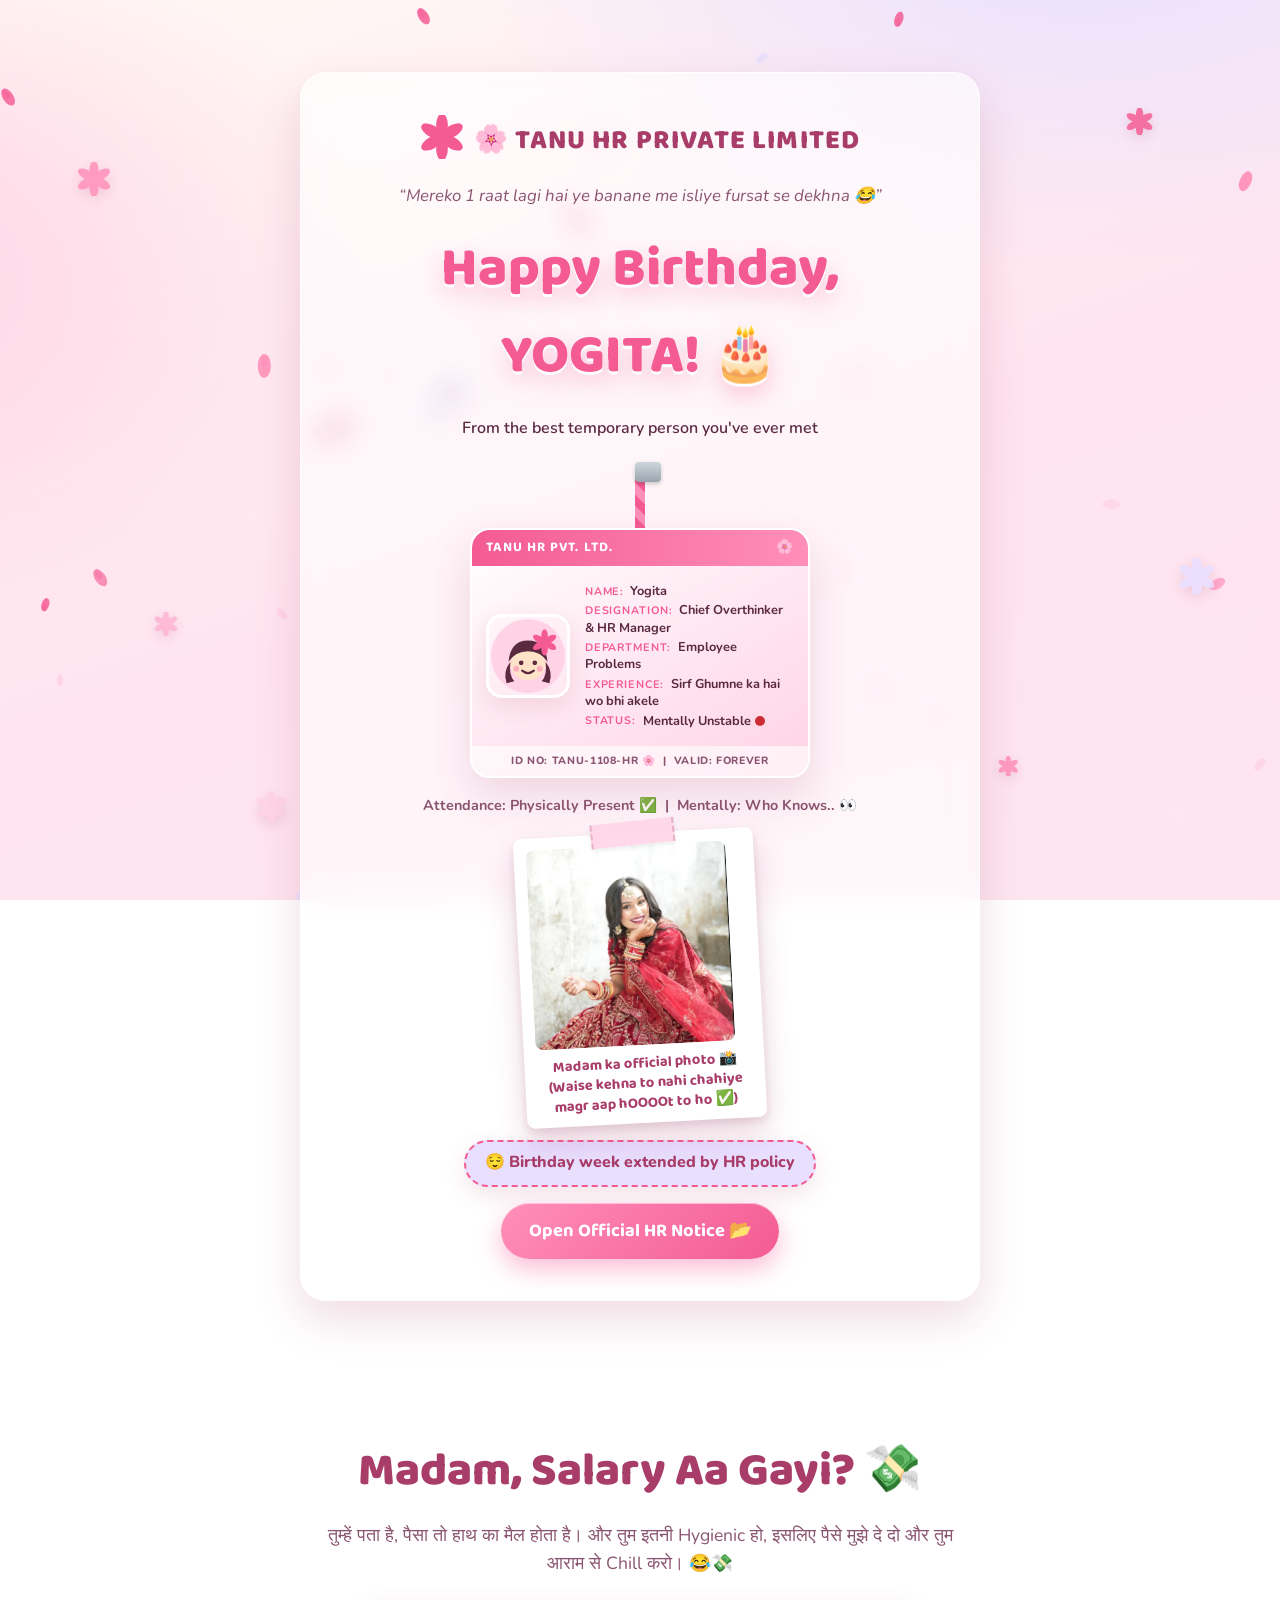
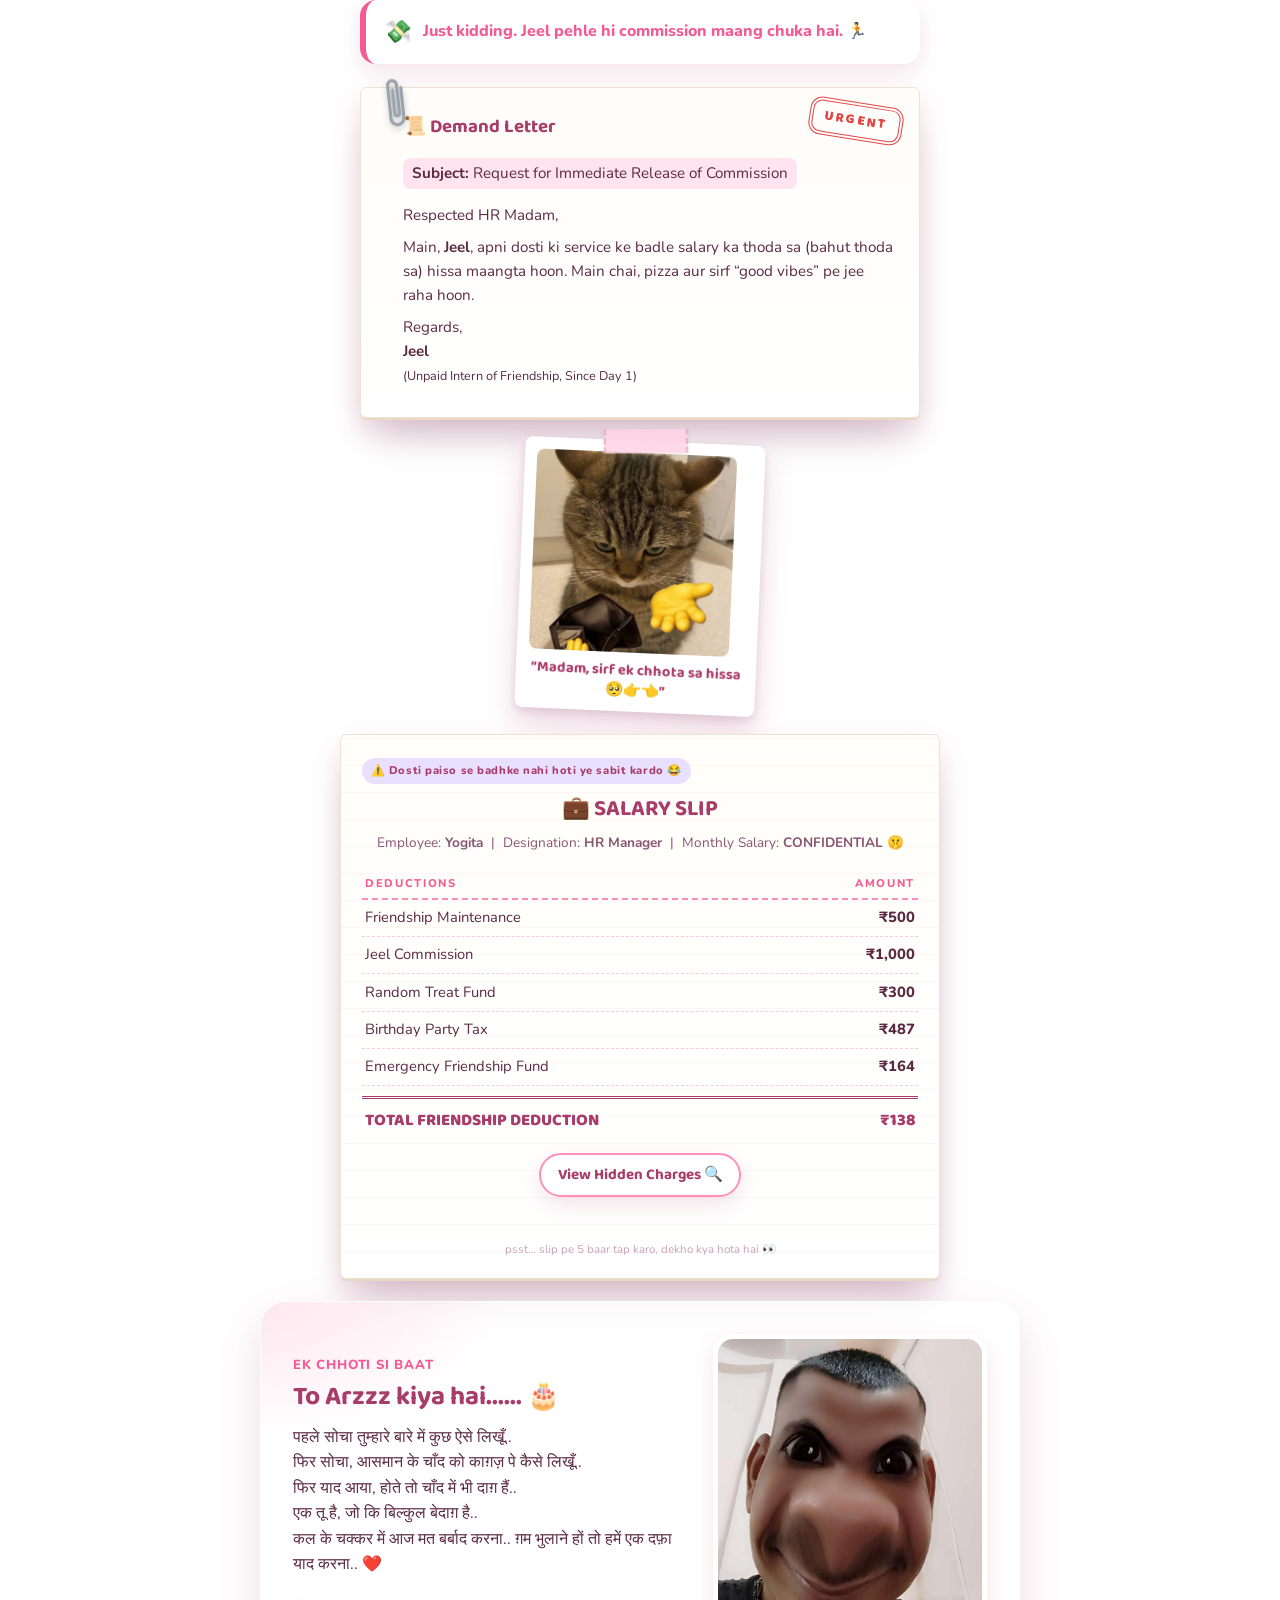
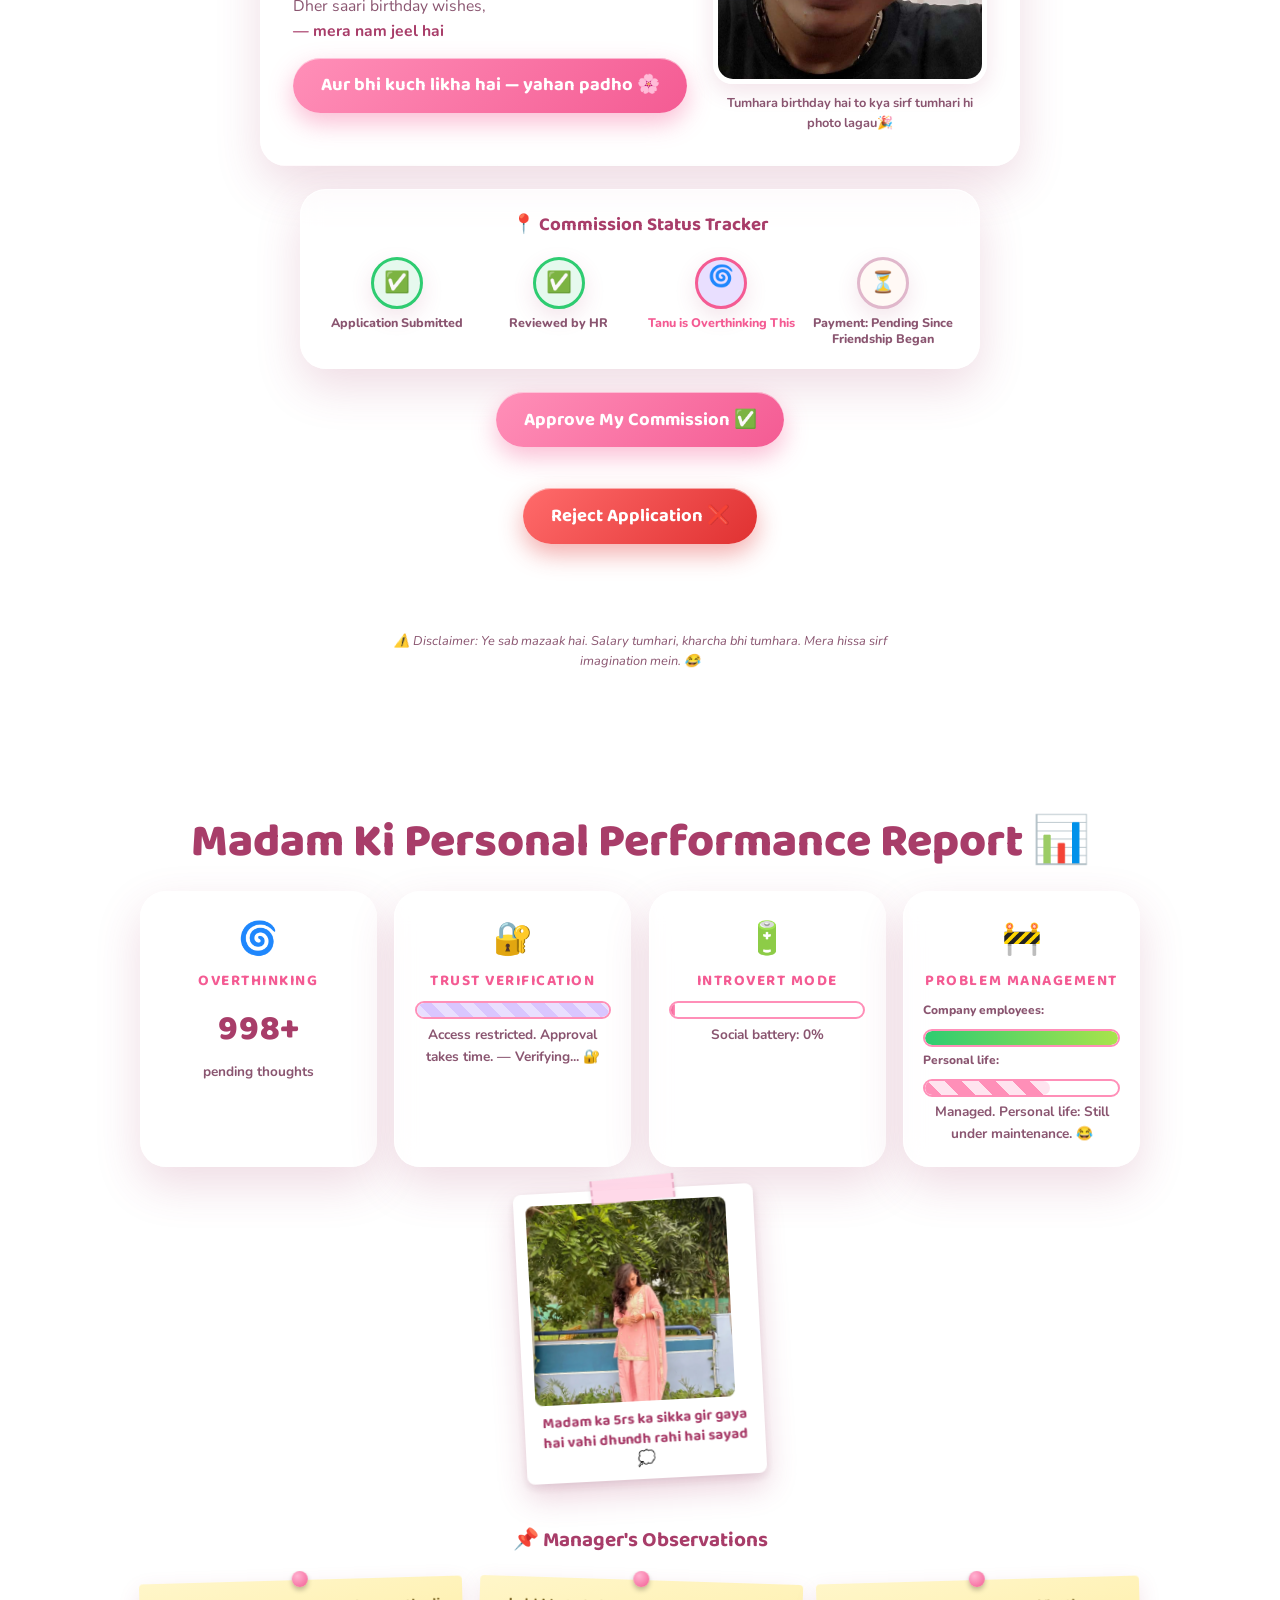
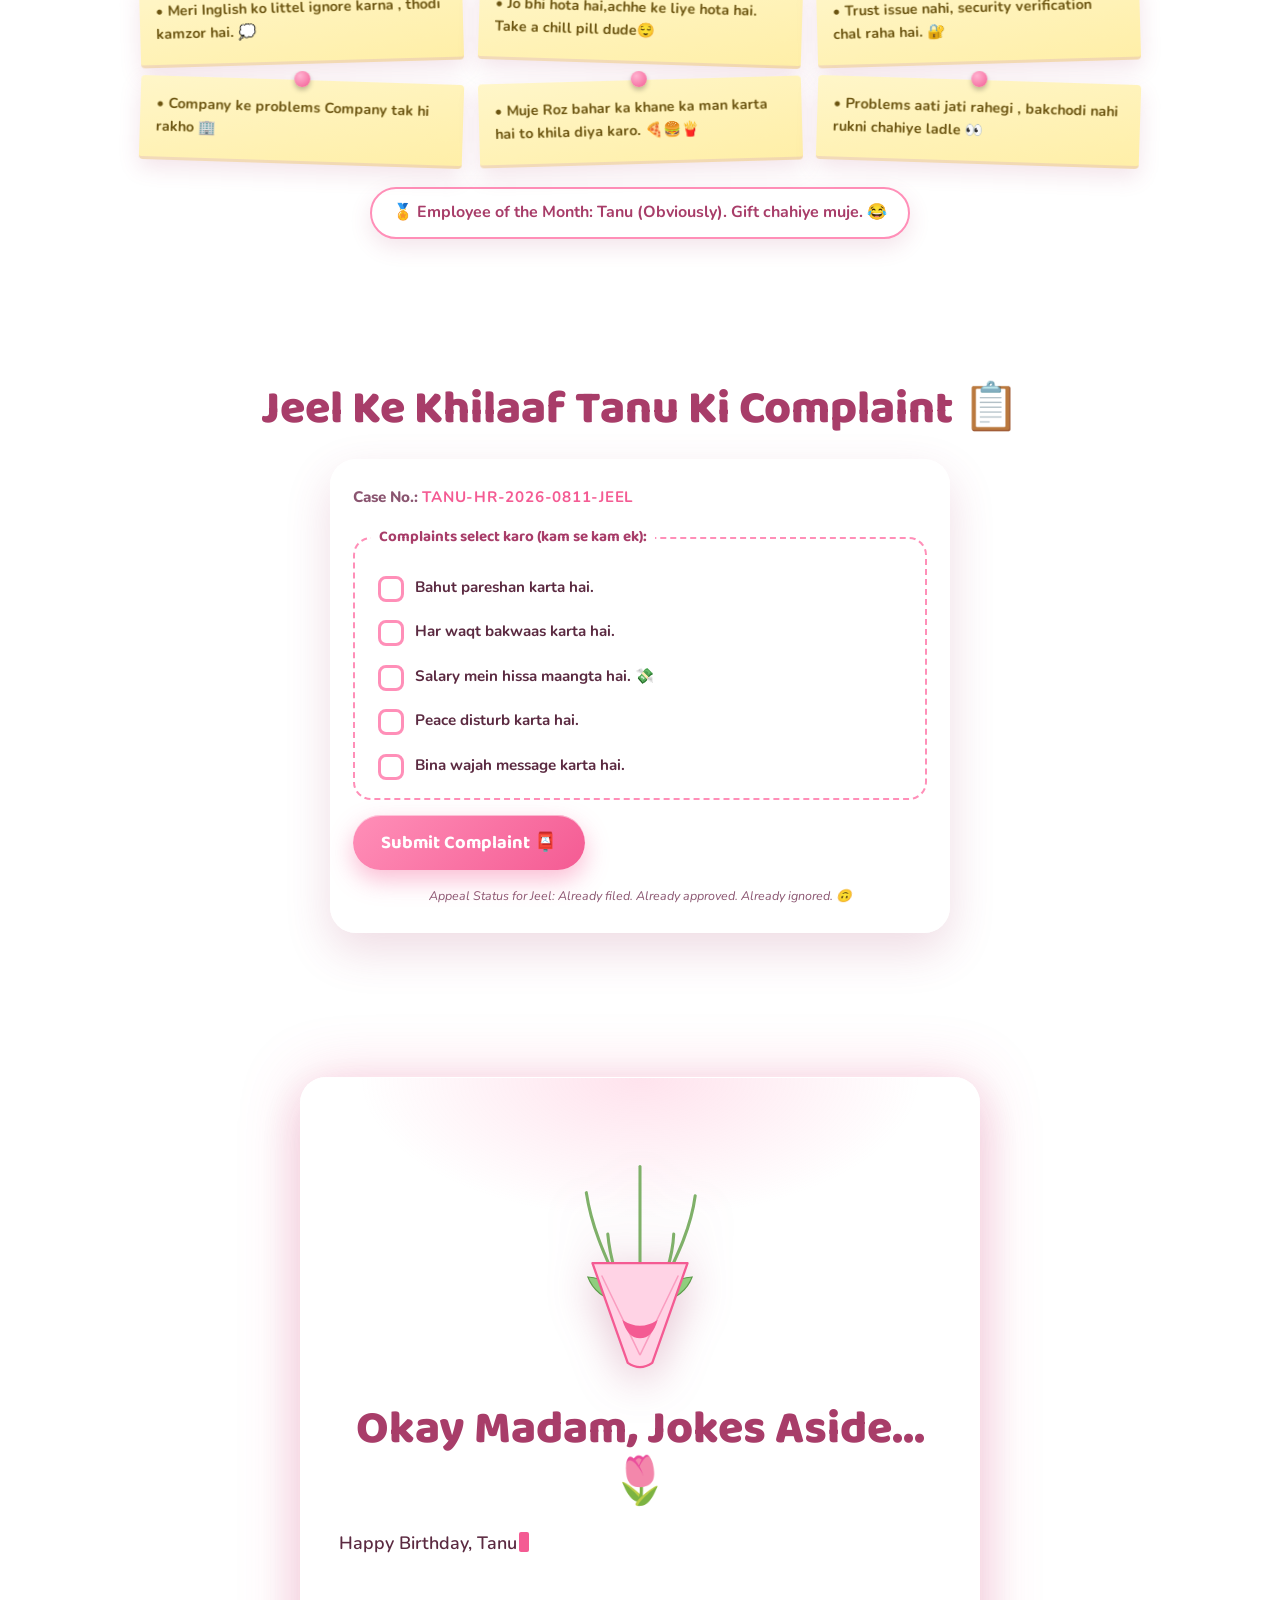
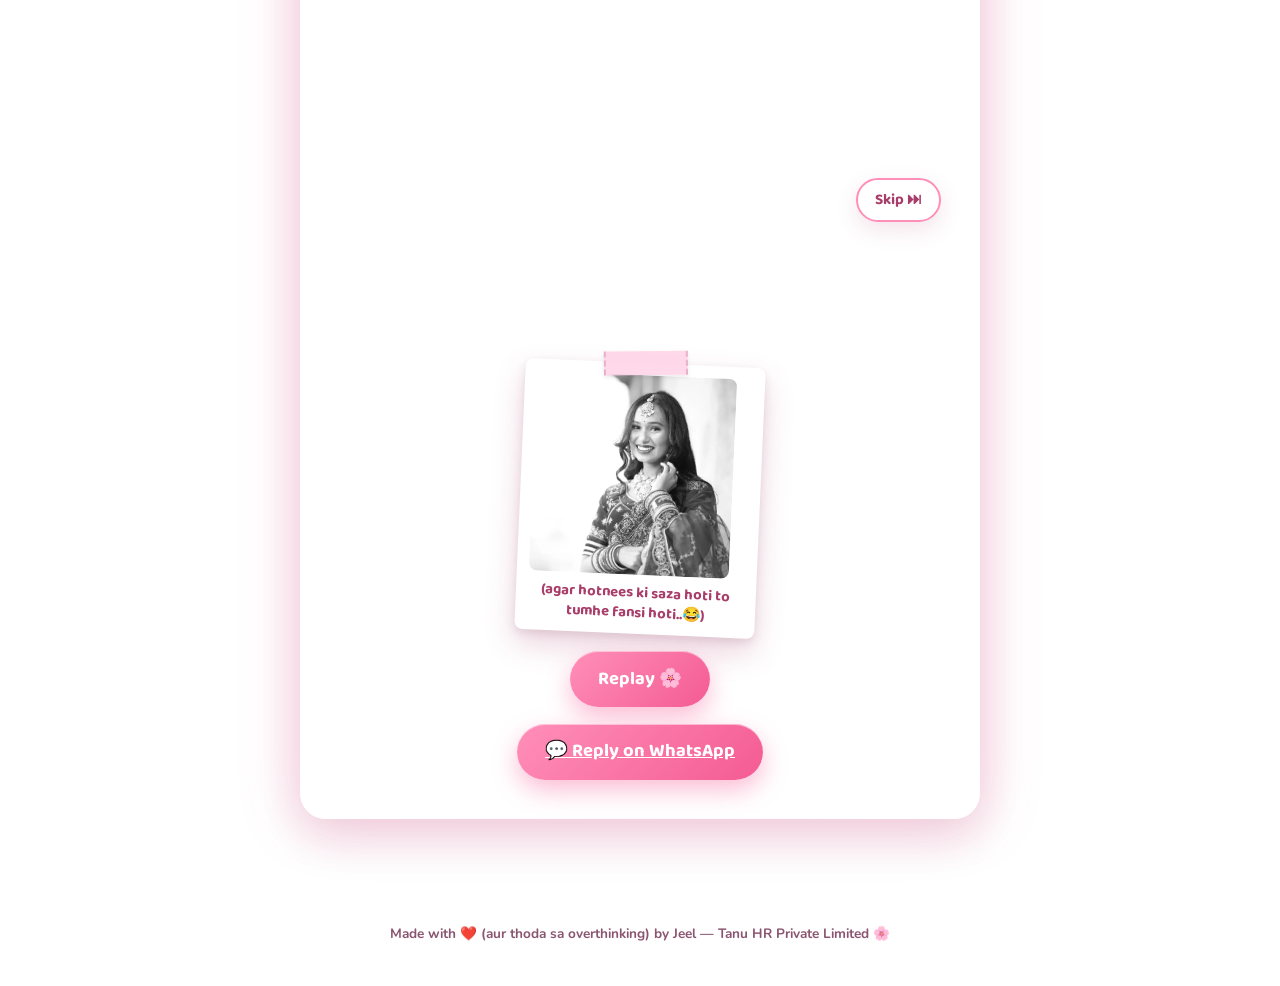
==== index.html @ aca30d9a "Add files via upload" ====
<!DOCTYPE html>
<html lang="en">
<head>
<meta charset="UTF-8">
<meta name="viewport" content="width=device-width, initial-scale=1.0, viewport-fit=cover">
<meta name="description" content="Tanu HR Private Limited — ek chhota sa birthday surprise, dost Jeel ki taraf se. 🌸">
<title>🌸 Tanu HR Private Limited — Happy Birthday YOGITA!</title>
<link rel="preconnect" href="https://fonts.googleapis.com">
<link rel="preconnect" href="https://fonts.gstatic.com" crossorigin>
<link href="https://fonts.googleapis.com/css2?family=Baloo+2:wght@500;600;700;800&family=Nunito:ital,wght@0,400;0,600;0,700;0,800;1,400&display=swap" rel="stylesheet">
<link rel="stylesheet" href="style.css">
<style>
  .hr-madam-photo {
    width: 200px;
    height: 200px;
    object-fit: cover;
    border-radius: 8px;
    display: block;
}
</style>
</head>
<body class="loading">

<!-- Shared SVG defs (flowers reused everywhere) -->
<svg width="0" height="0" style="position:absolute" aria-hidden="true" focusable="false">
  <defs>
    <g id="bloom">
      <g class="petals">
        <ellipse cx="0" cy="-16" rx="8" ry="16"/>
        <ellipse cx="0" cy="-16" rx="8" ry="16" transform="rotate(60)"/>
        <ellipse cx="0" cy="-16" rx="8" ry="16" transform="rotate(120)"/>
        <ellipse cx="0" cy="-16" rx="8" ry="16" transform="rotate(180)"/>
        <ellipse cx="0" cy="-16" rx="8" ry="16" transform="rotate(240)"/>
        <ellipse cx="0" cy="-16" rx="8" ry="16" transform="rotate(300)"/>
      </g>
      <circle r="8" class="fcenter"/>
    </g>
  </defs>
</svg>

<!-- Background layers -->
<canvas id="petalCanvas" aria-hidden="true"></canvas>
<canvas id="fxCanvas" aria-hidden="true"></canvas>
<div id="sparkles" aria-hidden="true"></div>
<div id="floaters" aria-hidden="true">
  <span class="floater" style="--x:6vw;  --y:18vh; --d:9s;  --s:1.0"><svg viewBox="-30 -30 60 60"><use href="#bloom" fill="#FF8FB8"/></svg></span>
  <span class="floater" style="--x:88vw; --y:12vh; --d:11s; --s:0.8"><svg viewBox="-30 -30 60 60"><use href="#bloom" fill="#F45B93"/></svg></span>
  <span class="floater" style="--x:12vw; --y:68vh; --d:10s; --s:0.7"><svg viewBox="-30 -30 60 60"><use href="#bloom" fill="#FFB3D1"/></svg></span>
  <span class="floater" style="--x:92vw; --y:62vh; --d:12s; --s:1.1"><svg viewBox="-30 -30 60 60"><use href="#bloom" fill="#E9DFFF"/></svg></span>
  <span class="floater" style="--x:78vw; --y:84vh; --d:9.5s;--s:0.6"><svg viewBox="-30 -30 60 60"><use href="#bloom" fill="#FF8FB8"/></svg></span>
  <span class="floater" style="--x:20vw; --y:88vh; --d:13s; --s:0.9"><svg viewBox="-30 -30 60 60"><use href="#bloom" fill="#FFD3E5"/></svg></span>
</div>
<div id="butterflies" aria-hidden="true"></div>

<!-- ============ 0. FUNNY LOADER ============ -->
<div id="loader" role="status" aria-live="polite">
  <div class="loader-card">
    <div class="loader-logo" aria-hidden="true">
      <svg viewBox="-30 -30 60 60"><use href="#bloom" fill="#F45B93"/></svg>
    </div>
    <h2 class="loader-brand">TANU HR <span>PRIVATE LIMITED</span></h2>
    <div class="loader-bar" aria-hidden="true"><div id="loaderFill"></div></div>
    <p id="loaderMsg">Tanu HR Portal load ho raha hai...</p>
  </div>
</div>

<main id="main">

  <!-- ============ SECTION 1: OFFICIAL HR NOTICE ============ -->
  <section id="sec-notice" class="section" aria-labelledby="noticeHeading">
    <div class="notice-board glass reveal">
      <div class="brand-row">
        <span class="brand-flower" aria-hidden="true"><svg viewBox="-30 -30 60 60"><use href="#bloom" fill="#F45B93"/></svg></span>
        <h1 class="brand">🌸 TANU HR PRIVATE LIMITED</h1>
      </div>
      <p class="tagline">“Mereko 1 raat lagi hai ye banane me isliye fursat se dekhna  😂”</p>

      <h2 id="noticeHeading" class="big-heading">Happy Birthday, YOGITA! 🎂</h2>
      <p class="subtitle">From the best temporary person you've ever met</p>

      <div class="lanyard-wrap">
        <div class="lanyard" aria-hidden="true"><div class="lanyard-clip"></div></div>
        <div class="sway">
          <div class="id-card" id="idCard" tabindex="0" role="img" aria-label="Tanu ka official HR ID card: Name Yogita, Designation Chief Overthinker and HR Manager">
            <div class="id-head"><span class="id-co">TANU HR PVT. LTD.</span><span class="id-emoji">🌸</span></div>
            <div class="id-body">
              <div class="id-photo">
                <svg viewBox="0 0 80 80" aria-hidden="true">
                  <circle cx="40" cy="40" r="38" fill="#FFD3E5"/>
                  <circle cx="40" cy="47" r="18" fill="#FFE3C9"/>
                  <path d="M20 46 q2 -22 20 -22 q18 0 20 22 q-7 -11 -20 -11 q-13 0 -20 11Z" fill="#5b2a41"/>
                  <path d="M22 46 q-2 14 4 20 l-8 2 q-4 -12 4 -22Z" fill="#5b2a41"/>
                  <path d="M58 46 q2 14 -4 20 l8 2 q4 -12 -4 -22Z" fill="#5b2a41"/>
                  <circle cx="33" cy="47" r="2.4" fill="#5b2a41"/>
                  <circle cx="47" cy="47" r="2.4" fill="#5b2a41"/>
                  <circle cx="28" cy="53" r="3" fill="#FF8FB8" opacity=".65"/>
                  <circle cx="52" cy="53" r="3" fill="#FF8FB8" opacity=".65"/>
                  <path d="M34 55 q6 5 12 0" stroke="#5b2a41" stroke-width="2.2" fill="none" stroke-linecap="round"/>
                  <g transform="translate(57 26) scale(.42)"><use href="#bloom" fill="#F45B93"/></g>
                </svg>
              </div>
              <div class="id-fields">
                <p><span>NAME:</span> Yogita</p>
                <p><span>DESIGNATION:</span> Chief Overthinker &amp; HR Manager</p>
                <p><span>DEPARTMENT:</span> Employee Problems</p>
                <p><span>EXPERIENCE:</span> Sirf Ghumne ka hai wo bhi akele</p>
                <p class="id-status"><span>STATUS:</span> Mentally Unstable <i class="live-dot" style="color: red;" aria-hidden="true"></i></p>
              </div>
            </div>
            <div class="id-foot">ID NO: TANU-1108-HR 🌸 &nbsp;|&nbsp; VALID: FOREVER</div>
          </div>
        </div>
      </div>

      <p class="attendance-line">Attendance: Physically Present ✅ &nbsp;|&nbsp; Mentally: Who Knows.. 👀</p>

      <div class="reveal">
        <figure class="polaroid tilt-l">
          <span class="tape" aria-hidden="true"></span>
          <img src="tanu1.jpeg" alt="HR Madam"class="hr-madam-photo">
          <figcaption>Madam ka official photo 📸 (Waise kehna to nahi chahiye magr aap hOOOOt to ho ✅)</figcaption>
        </figure>
      </div>

      <div class="countdown-chip" id="countdownChip" role="status">⏳ Birthday countdown load ho raha hai...</div>

      <button class="btn btn-primary" id="openNoticeBtn">Open Official HR Notice 📂</button>
      <div class="stamp stamp-approved" id="approvedStamp" aria-hidden="true">APPROVED</div>
    </div>
  </section>

  <!-- ============ SECTION 2: SALARY AUDIT ============ -->
  <section id="sec-audit" class="section" aria-labelledby="auditHeading">
    <h2 id="auditHeading" class="section-heading reveal">Madam, Salary Aa Gayi? 💸</h2>
    <p class="section-sub reveal">तुम्हें पता है, पैसा तो हाथ का मैल होता है। और तुम इतनी Hygienic हो, इसलिए पैसे मुझे दे दो और तुम आराम से Chill करो। 😂💸</p>

    <!-- a) FAKE NOTIFICATION -->
    <div class="fake-notif" id="fakeNotif" role="status">
      <span class="notif-icon" aria-hidden="true">💸</span>
      <span class="n1" id="notifText1">Salary Credited: ₹██████</span>
      <span class="n2" id="notifText2" hidden>Just kidding. Jeel pehle hi commission maang chuka hai. 🏃</span>
    </div>

    <!-- b) JEEL'S DEMAND LETTER -->
    <article class="letter paper-card reveal" aria-label="Jeel ka demand letter">
      <svg class="paperclip" viewBox="0 0 40 80" aria-hidden="true">
        <path d="M28 20 v38 a8 8 0 0 1 -16 0 V16 a5.5 5.5 0 0 1 11 0 v36 a2.8 2.8 0 0 1 -5.6 0 V22" fill="none" stroke="#9aa3ad" stroke-width="4" stroke-linecap="round"/>
      </svg>
      <div class="stamp stamp-urgent" aria-hidden="true">URGENT</div>
      <h3>📜 Demand Letter</h3>
      <p class="letter-subject"><b>Subject:</b> Request for Immediate Release of Commission</p>
      <p>Respected HR Madam,</p>
      <p>Main, <b>Jeel</b>, apni dosti ki service ke badle salary ka thoda sa (bahut thoda sa) hissa maangta hoon. Main chai, pizza aur sirf “good vibes” pe jee raha hoon.</p>
      <p>Regards,<br><b>Jeel</b><br><small>(Unpaid Intern of Friendship, Since Day 1)</small></p>
    </article>

    <div class="reveal">
      <figure class="polaroid tilt-r">
        <span class="tape" aria-hidden="true"></span>
        <img src="bhikhari.jpeg" alt="HR Madam"class="hr-madam-photo">
        <figcaption>“Madam, sirf ek chhota sa hissa 🥺👉👈”</figcaption>
      </figure>
    </div>

    <!-- c) SALARY SLIP -->
    <article class="slip paper-card" id="slipCard" aria-label="Fictional joke salary slip of Yogita">
      <div class="slip-badge">⚠️ Dosti paiso se badhke nahi hoti ye sabit kardo 😂</div>
      <h3 class="slip-title">💼 SALARY SLIP</h3>
      <p class="slip-meta">Employee: <b>Yogita</b> &nbsp;|&nbsp; Designation: <b>HR Manager</b> &nbsp;|&nbsp; Monthly Salary: <b>CONFIDENTIAL 🤫</b></p>
      <div class="slip-rows-head"><span>DEDUCTIONS</span><span>AMOUNT</span></div>
      <div id="deductionRows"></div>
      <div id="hiddenRows" class="hidden-rows" hidden></div>
      <div class="slip-total-row"><span>TOTAL FRIENDSHIP DEDUCTION</span><span id="totalAmount">₹0</span></div>
      <button class="btn btn-small btn-ghost" id="hiddenBtn">View Hidden Charges 🔍</button>
      <p class="tear-msg" id="tearMsg">Madam, hissa de do, warna slip phat jayegi! 😭</p>
      <p class="slip-hint">psst… slip pe 5 baar tap karo, dekho kya hota hai 👀</p>
    </article>

    <!-- d) A FRIENDSHIP NOTE -->
    <article class="friendship-card glass reveal" aria-labelledby="friendshipHeading">
      <div class="friendship-copy">
        <p class="friendship-kicker"> Ek chhoti si baat</p>
        <h3 id="friendshipHeading">To Arzzz kiya hai...... 🎂</h3>
        <p>
        <p>पहले सोचा तुम्हारे बारे में कुछ ऐसे लिखूँ..</p>
        <p></p>फिर सोचा, आसमान के चाँद को काग़ज़ पे कैसे लिखूँ..
        <p></p>फिर याद आया, होते तो चाँद में भी दाग़ हैं..
        <p></p>एक तू है, जो कि बिल्कुल बेदाग़ है..
        <p></p>कल के चक्कर में आज मत बर्बाद करना..
        ग़म भुलाने हों तो हमें एक दफ़ा याद करना.. ❤️</p>
        <p class="friendship-signoff">Dher saari birthday wishes,<br><b>— mera nam jeel hai</b></p>
        <a href="shayari.html" class="btn btn-primary friendship-redirect" id="shayariLink">Aur bhi kuch likha hai — yahan padho 🌸</a>
      </div>
      <figure class="friendship-photo-wrap">
        <img class="friendship-photo" src="me4.jpeg" alt="Jeel ki birthday wishes ke saath photo">
        <figcaption>Tumhara birthday hai to kya sirf tumhari hi photo lagau🎉</figcaption>
      </figure>
    </article>

    <!-- e) STATUS TRACKER -->
    <div class="tracker glass reveal">
      <h3>📍 Commission Status Tracker</h3>
      <ol class="stepper" id="stepper">
        <li class="st done"><span class="s-dot">✅</span><span class="s-label">Application Submitted</span></li>
        <li class="st done"><span class="s-dot">✅</span><span class="s-label">Reviewed by HR</span></li>
        <li class="st active"><span class="s-dot spin">🌀</span><span class="s-label">Tanu is Overthinking This</span></li>
        <li class="st pending"><span class="s-dot">⏳</span><span class="s-label">Payment: Pending Since Friendship Began</span></li>
      </ol>
    </div>

    <!-- f) BUTTONS -->
    <div class="audit-buttons reveal">
      <button class="btn btn-primary" id="approveBtn">Approve My Commission ✅</button>
      <div class="reject-wrap" id="rejectWrap">
        <button class="btn btn-danger" id="rejectBtn">Reject Application ❌</button>
      </div>
      <p class="appeal-line" id="appealLine" aria-live="polite"></p>
    </div>

    <!-- h) DISCLAIMER -->
    <p class="disclaimer reveal">⚠️ Disclaimer: Ye sab mazaak hai. Salary tumhari, kharcha bhi tumhara. Mera hissa sirf imagination mein. 😂</p>
  </section>

  <!-- ============ SECTION 3: PERFORMANCE REPORT ============ -->
  <section id="sec-report" class="section" aria-labelledby="reportHeading">
    <h2 id="reportHeading" class="section-heading reveal">Madam Ki Personal Performance Report 📊</h2>

    <div class="stat-grid" id="statGrid">
      <div class="stat-card glass reveal" id="cardThinking">
        <div class="stat-icon" aria-hidden="true">🌀</div>
        <h3>OVERTHINKING</h3>
        <div class="stat-value" id="statThinking">0</div>
        <p class="stat-sub">pending thoughts</p>
        <div class="thoughts" id="thoughts" aria-hidden="true"></div>
      </div>
      <div class="stat-card glass reveal">
        <div class="stat-icon" aria-hidden="true">🔐</div>
        <h3>TRUST VERIFICATION</h3>
        <div class="bar"><div class="bar-fill verify" id="trustFill"></div></div>
        <p class="stat-sub" id="trustLabel">Access restricted. Approval takes time. — Verifying... 🔐</p>
      </div>
      <div class="stat-card glass reveal">
        <div class="stat-icon" aria-hidden="true">🔋</div>
        <h3>INTROVERT MODE</h3>
        <div class="bar"><div class="bar-fill battery" id="batteryFill"></div></div>
        <p class="stat-sub">Social battery: <b id="batteryLabel">0%</b></p>
      </div>
      <div class="stat-card glass reveal">
        <div class="stat-icon" aria-hidden="true">🚧</div>
        <h3>PROBLEM MANAGEMENT</h3>
        <p class="bar-label">Company employees:</p>
        <div class="bar"><div class="bar-fill full" id="barEmp"></div></div>
        <p class="bar-label">Personal life:</p>
        <div class="bar"><div class="bar-fill wip" id="barLife"></div></div>
        <p class="stat-sub">Managed. Personal life: Still under maintenance. 😂</p>
      </div>
    </div>

    <div class="reveal">
      <figure class="polaroid tilt-l">
        <span class="tape" aria-hidden="true"></span>
        <img src="tanu3.jpeg" alt="HR Madam"class="hr-madam-photo">
        <figcaption>Madam ka 5rs ka sikka gir gaya hai vahi dhundh rahi hai sayad 💭</figcaption>
      </figure>
    </div>

    <h3 class="notes-heading reveal">📌 Manager's Observations</h3>
    <div class="notes" id="stickyNotes"></div>

    <div class="emp-badge reveal" role="note">
      🏅 <b>Employee of the Month:</b> Tanu (Obviously). Gift chahiye muje. 😂
    </div>
  </section>

  <!-- ============ SECTION 4: OFFICIAL FRIENDSHIP COMPLAINT ============ -->
  <section id="sec-complaint" class="section" aria-labelledby="complaintHeading">
    <h2 id="complaintHeading" class="section-heading reveal">Jeel Ke Khilaaf Tanu Ki Complaint 📋</h2>

    <form class="complaint glass reveal" id="complaintForm" novalidate>
      <p class="case-line">Case No.: <b id="caseNo">TANU-HR-0000-0811-JEEL</b></p>
      <fieldset>
        <legend>Complaints select karo (kam se kam ek):</legend>
        <label class="check"><input type="checkbox" class="complaint-check" value="pareshan"><span class="box" aria-hidden="true"></span><span>Bahut pareshan karta hai.</span></label>
        <label class="check"><input type="checkbox" class="complaint-check" value="bakwaas"><span class="box" aria-hidden="true"></span><span>Har waqt bakwaas karta hai.</span></label>
        <label class="check"><input type="checkbox" class="complaint-check" id="chkHissa" value="hissa"><span class="box" aria-hidden="true"></span><span>Salary mein hissa maangta hai. 💸</span></label>
        <label class="check"><input type="checkbox" class="complaint-check" value="peace"><span class="box" aria-hidden="true"></span><span>Peace disturb karta hai.</span></label>
        <label class="check"><input type="checkbox" class="complaint-check" value="msg"><span class="box" aria-hidden="true"></span><span>Bina wajah message karta hai.</span></label>
        <label class="check bonus" id="bonusLabel" hidden><input type="checkbox" class="complaint-check" value="website"><span class="box" aria-hidden="true"></span><span>Isne mujhe yeh website bhi banake di, case thoda complicated hai 🤷‍♂️</span></label>
      </fieldset>
      <p class="form-error" id="formError" hidden>HR policy ke mutabiq kam se kam ek complaint select karo, madam. 📋</p>
      <button type="submit" class="btn btn-primary" id="submitComplaint">Submit Complaint 📮</button>
      <div class="form-result" id="formResult" hidden>
        <p id="resultLine1">Processing...</p>
        <p id="resultLine2" hidden>Unfortunately, the HR manager is also the accused person's friend. <b>Case closed.</b> 😂</p>
        <div class="stamp stamp-closed" id="closedStamp" aria-hidden="true">CASE CLOSED</div>
      </div>
      <p class="appeal-tiny">Appeal Status for Jeel: Already filed. Already approved. Already ignored. 🙃</p>
    </form>
  </section>

  <!-- ============ SECTION 5: BIRTHDAY MESSAGE ============ -->
  <section id="sec-message" class="section" aria-labelledby="msgHeading">
    <div class="msg-card glass reveal">
      <div class="bouquet-wrap" aria-hidden="true">
        <svg class="bouquet" id="bouquet" viewBox="0 0 300 340">
          <g class="stems" fill="none" stroke="#7fb069" stroke-width="4" stroke-linecap="round">
            <path d="M150 300 C 140 240, 92 180, 80 100"/>
            <path d="M150 300 C 150 230, 150 150, 150 66"/>
            <path d="M150 300 C 160 240, 212 180, 222 104"/>
            <path d="M150 300 C 136 252, 112 202, 108 154"/>
            <path d="M150 300 C 164 252, 192 202, 194 154"/>
          </g>
          <g fill="#8fce7e" stroke="#5d9c4a" stroke-width="1.5">
            <path d="M122 242 q -30 -6 -40 -32 q 32 2 40 32 Z"/>
            <path d="M178 242 q 30 -6 40 -32 q -32 2 -40 32 Z"/>
          </g>
          <path d="M88 192 L212 192 L166 322 Q150 333 134 322 Z" fill="#FFD3E5" stroke="#F45B93" stroke-width="3" stroke-linejoin="round"/>
          <path d="M100 208 L150 312 M200 208 L150 312" stroke="#F45B93" stroke-width="2" opacity=".45" fill="none"/>
          <path d="M127 266 q23 15 46 0 q-7 24 -23 24 q-16 0 -23 -24Z" fill="#F45B93"/>
          <g transform="translate(80 92) scale(1.15)"><use href="#bloom" class="fl f1" fill="#FF8FB8"/></g>
          <g transform="translate(150 56) scale(1.4)"><use href="#bloom" class="fl f2" fill="#F45B93"/></g>
          <g transform="translate(222 96) scale(1.15)"><use href="#bloom" class="fl f3" fill="#FFA9CC"/></g>
          <g transform="translate(106 150) scale(.95)"><use href="#bloom" class="fl f4" fill="#FFB3D1"/></g>
          <g transform="translate(196 150) scale(.95)"><use href="#bloom" class="fl f5" fill="#E9B8FF"/></g>
        </svg>
      </div>
      <h2 id="msgHeading" class="section-heading">Okay Madam, Jokes Aside... 🌷</h2>
      <div class="type-box" id="typeBox">
        <p id="typeOut" class="type-out" aria-label="Birthday message"></p>
        <button class="btn btn-small btn-ghost" id="skipType">Skip ⏭</button>
      </div>
      <p id="closingLine" class="closing">Stay happy, stay strong and keep blooming, Tanu! 🌸</p>
      <div class="reveal">
        <figure class="polaroid tilt-r">
          <span class="tape" aria-hidden="true"></span>
          <img src="tanu2.jpeg" alt="HR Madam"class="hr-madam-photo">
          <figcaption>(agar hotnees ki saza hoti to tumhe fansi hoti..😂)</figcaption>
        </figure>
      </div>

      <p id="psLine" class="ps" hidden>Commission ka matter abhi bhi pending hai. 👀😂</p>
      <button class="btn btn-primary" id="replayBtn">Replay 🌸</button>
      <a class="btn btn-primary" id="replayBtn"
    href="https://wa.me/6353647067?text=wooooowww%20itnaaaaa%2C%20achhhhaaaaaaa%20ooommmgggg%20mil%20iske to 50000 dungi 😂"
    target="_blank"
    class="reply-btn">
    💬 Reply on WhatsApp
</a>
    </div>
  </section>

  <footer class="footer">Made with ❤️ (aur thoda sa overthinking) by Jeel — Tanu HR Private Limited 🌸</footer>
</main>

<!-- MODAL -->
<div class="modal-overlay" id="modalOverlay" hidden>
  <div class="modal-card glass" role="dialog" aria-modal="true" aria-labelledby="modalTitle">
    <button class="modal-close" id="modalClose" aria-label="Modal band karo">✕</button>
    <h3 id="modalTitle"></h3>
    <div id="modalBody"></div>
  </div>
</div>

<!-- TOAST -->
<div class="toast" id="toast" role="status" aria-live="polite"></div>

<script src="script.js"></script>
</body>
</html>
---- style.css ----
/* ============================================================
   TANU HR PRIVATE LIMITED — Birthday Surprise Website
   Design system: Pink HR Office + Cute Flowers + Corporate Comedy
   ============================================================ */

:root{
  --baby-pink:#FFE4EF;
  --rose:#FF8FB8;
  --hot-pink:#F45B93;
  --cream:#FFF9F5;
  --lavender:#E9DFFF;
  --deep-rose:#A83D69;
  --ink:#5b2a41;
  --ink-soft:#8a5570;
  --glass:rgba(255,255,255,.62);
  --glass-strong:rgba(255,255,255,.82);
  --shadow:0 18px 45px rgba(168,61,105,.18);
  --shadow-sm:0 8px 22px rgba(168,61,105,.14);
  --font-display:'Baloo 2','Comic Sans MS','Chalkboard SE',cursive;
  --font-body:'Nunito','Segoe UI',Verdana,sans-serif;
  --r-lg:26px;
  --r-md:18px;
}

*{margin:0;padding:0;box-sizing:border-box}
html{scroll-behavior:smooth}
html,body{overflow-x:hidden;overflow-x:clip}
body{
  font-family:var(--font-body);
  color:var(--ink);
  background:
    radial-gradient(1100px 600px at 85% -10%, var(--lavender) 0%, transparent 60%),
    radial-gradient(900px 700px at -10% 30%, #FFD3E5 0%, transparent 55%),
    radial-gradient(1000px 800px at 110% 75%, var(--baby-pink) 0%, transparent 60%),
    linear-gradient(160deg, var(--cream) 0%, var(--baby-pink) 55%, #FDE7F1 100%);
  background-attachment:fixed;
  min-height:100dvh;
  line-height:1.6;
}
body.loading{overflow:hidden}
body.paused *{animation-play-state:paused !important}

::selection{background:var(--rose);color:#fff}

/* ---------- background layers ---------- */
#petalCanvas,#fxCanvas{
  position:fixed;inset:0;width:100%;height:100%;
  pointer-events:none;
}
#petalCanvas{z-index:0}
#fxCanvas{z-index:60}
#sparkles,#floaters,#butterflies{position:fixed;inset:0;pointer-events:none}
#sparkles{z-index:1}
#floaters{z-index:1;overflow:clip}
#butterflies{z-index:2;overflow:clip}

.sparkle{
  position:absolute;border-radius:50%;
  background:radial-gradient(circle,#fff 0%,var(--rose) 60%,transparent 70%);
  animation:twinkle var(--td,3s) ease-in-out var(--tdel,0s) infinite;
  opacity:0;
}
@keyframes twinkle{
  0%,100%{opacity:0;transform:scale(.4)}
  50%{opacity:.95;transform:scale(1)}
}
.floater{
  position:absolute;left:var(--x);top:var(--y);
  width:calc(34px * var(--s));height:calc(34px * var(--s));
  animation:floatY var(--d,10s) ease-in-out infinite alternate;
  opacity:.85;filter:drop-shadow(0 4px 6px rgba(168,61,105,.18));
}
.floater svg{width:100%;height:100%}
@keyframes floatY{
  from{transform:translateY(-14px) rotate(-8deg)}
  to{transform:translateY(16px) rotate(10deg)}
}
.butterfly{
  position:absolute;left:0;top:0;width:52px;height:36px;
  will-change:transform;filter:drop-shadow(0 3px 4px rgba(168,61,105,.25));
}
.butterfly .wing{transform-origin:30px 20px;transform-box:view-box;animation:flap .45s ease-in-out infinite alternate}
.butterfly .wing-l{fill:var(--bf,#FF8FB8)}
.butterfly .wing-r{fill:var(--bf2,#F45B93)}
.butterfly .bbody{fill:#5b2a41}
@keyframes flap{from{transform:scaleX(1)}to{transform:scaleX(.25)}}

/* ---------- layout ---------- */
main{position:relative;z-index:3}
.section{
  max-width:1080px;margin:0 auto;
  padding:clamp(3rem,8vh,5.5rem) clamp(1rem,4vw,2rem);
  display:flex;flex-direction:column;align-items:center;gap:1.4rem;
}
.section-heading{
  font-family:var(--font-display);
  font-size:clamp(1.7rem,5.4vw,2.9rem);
  font-weight:800;color:var(--deep-rose);
  text-align:center;line-height:1.15;
  text-shadow:0 2px 0 #fff;
}
.section-sub{text-align:center;color:var(--ink-soft);max-width:640px;font-size:clamp(.95rem,2.6vw,1.1rem)}

.glass{
  background:var(--glass);
  backdrop-filter:blur(14px);
  -webkit-backdrop-filter:blur(14px);
  border:1px solid rgba(255,255,255,.75);
  border-radius:var(--r-lg);
  box-shadow:var(--shadow);
}

/* ---------- scroll reveal ---------- */
.reveal{opacity:0;transform:translateY(34px) scale(.98)}
.reveal.in{
  opacity:1;transform:none;
  transition:opacity .7s ease,transform .7s cubic-bezier(.22,1,.36,1);
}

/* ---------- buttons ---------- */
.btn{
  font-family:var(--font-display);font-weight:700;
  font-size:clamp(1rem,2.8vw,1.15rem);
  min-height:48px;padding:.7em 1.5em;
  border:none;border-radius:999px;cursor:pointer;
  color:#fff;background:linear-gradient(135deg,var(--rose),var(--hot-pink));
  box-shadow:0 10px 24px rgba(244,91,147,.4), inset 0 1px 0 rgba(255,255,255,.5);
  position:relative;overflow:hidden;
  transition:transform .18s ease, box-shadow .18s ease;
  -webkit-tap-highlight-color:transparent;
}
.btn::after{ /* shimmer */
  content:"";position:absolute;top:0;left:-80%;width:45%;height:100%;
  background:linear-gradient(105deg,transparent,rgba(255,255,255,.65),transparent);
  transform:skewX(-20deg);
  transition:left .5s ease;
}
.btn:hover{transform:translateY(-3px);box-shadow:0 16px 30px rgba(244,91,147,.48), inset 0 1px 0 rgba(255,255,255,.5)}
.btn:hover::after{left:130%}
.btn:active{transform:translateY(1px) scale(.96)}
.btn:focus-visible,input:focus-visible,button:focus-visible,[tabindex]:focus-visible{
  outline:3px solid var(--deep-rose);outline-offset:3px;
}
.btn-small{min-height:44px;font-size:.95rem;padding:.5em 1.1em}
.btn-ghost{
  background:var(--glass-strong);color:var(--deep-rose);
  border:2px solid var(--rose);box-shadow:var(--shadow-sm);
}
.btn-ghost:hover{box-shadow:0 12px 24px rgba(244,91,147,.3)}
.btn-danger{
  background:linear-gradient(135deg,#ff6b6b,#e03131);
  box-shadow:0 10px 24px rgba(224,49,49,.4), inset 0 1px 0 rgba(255,255,255,.5);
}
.btn:disabled{opacity:.6;cursor:wait;transform:none}

/* ---------- stamps ---------- */
.stamp{
  font-family:var(--font-display);font-weight:800;letter-spacing:.18em;
  color:var(--deep-rose);border:4px double var(--deep-rose);border-radius:12px;
  padding:.3em .8em;text-transform:uppercase;
  transform:rotate(-12deg) scale(2.5);opacity:0;pointer-events:none;
  background:rgba(255,255,255,.35);
}
.stamp.slam{animation:stampSlam .55s cubic-bezier(.2,2,.4,1) forwards}
@keyframes stampSlam{
  0%{opacity:0;transform:rotate(-24deg) scale(2.8)}
  55%{opacity:1;transform:rotate(-11deg) scale(.9)}
  75%{transform:rotate(-13deg) scale(1.06)}
  100%{opacity:1;transform:rotate(-12deg) scale(1)}
}
.stamp-urgent{
  position:absolute;top:14px;right:16px;
  color:#e03131;border-color:#e03131;font-size:.85rem;
  transform:rotate(9deg);opacity:.9;background:rgba(255,255,255,.5);
  animation:urgentPulse 1.2s ease-in-out infinite;
}
@keyframes urgentPulse{0%,100%{transform:rotate(9deg) scale(1)}50%{transform:rotate(9deg) scale(1.08)}}
.stamp-closed{color:#e03131;border-color:#e03131;font-size:1.1rem;position:absolute;right:12px;top:8px}

/* ---------- LOADER ---------- */
#loader{
  position:fixed;inset:0;z-index:100;
  display:flex;align-items:center;justify-content:center;
  background:linear-gradient(160deg,var(--cream),var(--baby-pink) 60%,var(--lavender));
  transition:opacity .6s ease, visibility .6s;
  padding:1rem;
}
#loader.done{opacity:0;visibility:hidden}
.loader-card{
  background:var(--glass-strong);backdrop-filter:blur(12px);
  border:1px solid #fff;border-radius:var(--r-lg);
  box-shadow:var(--shadow);padding:2.2rem 2.4rem;text-align:center;
  max-width:420px;width:100%;
}
.loader-logo svg{width:64px;height:64px;animation:spinSlow 3s linear infinite}
@keyframes spinSlow{to{transform:rotate(360deg)}}
.loader-brand{font-family:var(--font-display);color:var(--deep-rose);font-size:1.25rem;margin:.6rem 0 1rem}
.loader-brand span{display:block;font-size:.8rem;letter-spacing:.3em;color:var(--hot-pink)}
.loader-bar{
  height:16px;border-radius:999px;background:#fff;
  border:2px solid var(--rose);overflow:hidden;margin-bottom:.9rem;
}
#loaderFill{
  height:100%;width:0%;border-radius:999px;
  background:linear-gradient(90deg,var(--rose),var(--hot-pink),var(--lavender));
  background-size:200% 100%;
  transition:width 1.8s linear;
  animation:barShine 1s linear infinite;
}
@keyframes barShine{to{background-position:200% 0}}
#loaderMsg{font-weight:700;color:var(--ink-soft);min-height:3em;font-size:.95rem}

/* ---------- SECTION 1: notice ---------- */
.notice-board{
  position:relative;width:100%;max-width:680px;
  padding:clamp(1.4rem,4vw,2.6rem);text-align:center;
  display:flex;flex-direction:column;align-items:center;gap:1rem;
}
.brand-row{display:flex;align-items:center;gap:.6rem;flex-wrap:wrap;justify-content:center}
.brand-flower svg{width:44px;height:44px;animation:spinSlow 8s linear infinite}
.brand{font-family:var(--font-display);font-weight:800;color:var(--deep-rose);font-size:clamp(1.15rem,4.5vw,1.7rem);letter-spacing:.04em}
.tagline{color:var(--ink-soft);font-style:italic;font-size:clamp(.9rem,2.6vw,1.05rem)}
.big-heading{
  font-family:var(--font-display);font-weight:800;
  font-size:clamp(2rem,7vw,3.4rem);color:var(--hot-pink);
  text-shadow:0 3px 0 #fff, 0 10px 24px rgba(244,91,147,.35);
  animation:headingPop 1s cubic-bezier(.34,1.56,.64,1) both;
}
@keyframes headingPop{from{transform:scale(.5);opacity:0}to{transform:scale(1);opacity:1}}
.subtitle{max-width:560px;font-weight:600}

.lanyard-wrap{display:flex;flex-direction:column;align-items:center;margin-top:.4rem}
.lanyard{
  width:10px;height:64px;
  background:repeating-linear-gradient(45deg,var(--hot-pink) 0 8px,var(--rose) 8px 16px);
  border-radius:6px 6px 0 0;
}
.lanyard-clip{
  width:26px;height:20px;margin:0 auto;margin-top:-2px;
  background:linear-gradient(#cfd6dd,#9aa3ad);
  border-radius:4px;box-shadow:0 2px 4px rgba(0,0,0,.2);
}
.sway{animation:sway 4s ease-in-out infinite alternate;transform-origin:top center}
@keyframes sway{from{transform:rotate(-3.5deg)}to{transform:rotate(3.5deg)}}

.id-card{
  width:min(340px,86vw);
  background:linear-gradient(150deg,#fff 0%,var(--baby-pink) 60%,#FFD3E5 100%);
  border-radius:20px;border:2px solid #fff;
  box-shadow:var(--shadow);
  text-align:left;overflow:hidden;cursor:pointer;
  transition:transform .25s ease;
  will-change:transform;
}
.id-head{
  display:flex;justify-content:space-between;align-items:center;
  background:linear-gradient(90deg,var(--hot-pink),var(--rose));
  color:#fff;font-family:var(--font-display);font-weight:700;
  padding:.45rem .9rem;font-size:.85rem;letter-spacing:.08em;
}
.id-body{display:flex;gap:.9rem;padding:.9rem;align-items:center}
.id-photo{width:84px;height:84px;flex:none;border-radius:16px;overflow:hidden;border:3px solid #fff;box-shadow:var(--shadow-sm)}
.id-photo svg{width:100%;height:100%;display:block}
.id-fields p{font-size:.8rem;font-weight:700;margin:.14rem 0;line-height:1.35}
.id-fields p span{color:var(--hot-pink);font-size:.68rem;letter-spacing:.08em;margin-right:.3em}
.id-status{display:flex;align-items:center;gap:.3em}
.live-dot{
  width:10px;height:10px;border-radius:50%;background:#cc2e36;display:inline-block;
  box-shadow:0 0 0 0 rgba(204, 46, 46, 0.6);animation:blinkDot 1.4s infinite;
}
@keyframes blinkDot{
  0%{box-shadow:0 0 0 0 rgba(204, 46, 46, 0.55)}
  70%{box-shadow:0 0 0 8px rgba(46,204,113,0)}
  100%{box-shadow:0 0 0 0 rgba(46,204,113,0)}
}
.id-foot{
  background:rgba(255,255,255,.65);font-size:.66rem;font-weight:800;letter-spacing:.06em;
  color:var(--ink-soft);padding:.4rem .9rem;text-align:center;
}
.attendance-line{font-size:.9rem;font-weight:700;color:var(--ink-soft)}
.countdown-chip{
  background:var(--lavender);color:var(--deep-rose);
  font-weight:800;border-radius:999px;padding:.55em 1.2em;
  border:2px dashed var(--hot-pink);font-size:clamp(.85rem,2.6vw,1rem);
  box-shadow:var(--shadow-sm);
}
.countdown-chip.today{background:linear-gradient(135deg,var(--rose),var(--hot-pink));color:#fff;animation:chipParty 1s ease-in-out infinite}
@keyframes chipParty{0%,100%{transform:scale(1) rotate(-1deg)}50%{transform:scale(1.05) rotate(1deg)}}
#approvedStamp{position:absolute;top:18px;right:14px;font-size:clamp(1rem,4vw,1.5rem);z-index:5}

/* ---------- SECTION 2: audit ---------- */
.fake-notif{
  position:relative;width:min(560px,100%);
  background:#fff;border-radius:16px;border-left:6px solid #2ecc71;
  box-shadow:var(--shadow-sm);padding:.9rem 1.1rem;
  font-weight:800;color:var(--ink);
  display:flex;align-items:center;gap:.7rem;
  transform:translateY(-140%);opacity:0;
  transition:transform .6s cubic-bezier(.22,1.4,.36,1),opacity .4s;
}
.fake-notif.show{transform:none;opacity:1}
.fake-notif .notif-icon{font-size:1.4rem}
.fake-notif.glitch .n1{display:none}
.fake-notif.glitch .n2{display:inline}
.fake-notif.glitch{animation:glitchShake .45s steps(2) 2;border-left-color:var(--hot-pink)}
.fake-notif.glitch .n2{color:var(--hot-pink)}
@keyframes glitchShake{
  0%{transform:translate(0)}25%{transform:translate(-6px,2px) skewX(4deg)}
  50%{transform:translate(5px,-2px)}75%{transform:translate(-3px,1px) skewX(-4deg)}100%{transform:translate(0)}
}

.paper-card{
  background:linear-gradient(#fffdf9,#fff);
  border-radius:6px;
  box-shadow:0 2px 0 #e8d9c8, 0 14px 30px rgba(168,61,105,.18), 0 30px 40px -18px rgba(91,42,65,.25);
  border:1px solid #f0e2d2;
  position:relative;
}
.letter{
  width:min(560px,100%);padding:1.6rem 1.5rem 1.4rem 2.6rem;
  transform:rotate(-1.2deg);
}
.letter h3{font-family:var(--font-display);color:var(--deep-rose);margin-bottom:.5rem}
.letter p{margin:.45rem 0;font-size:.95rem}
.letter-subject{background:var(--baby-pink);display:inline-block;padding:.2em .6em;border-radius:8px}
.paperclip{position:absolute;top:-16px;left:18px;width:34px;height:64px;filter:drop-shadow(0 3px 3px rgba(0,0,0,.2));transform:rotate(-6deg)}

.slip{
  width:min(600px,100%);padding:1.4rem 1.3rem 1.2rem;cursor:pointer;user-select:none;
  background:
    repeating-linear-gradient(0deg,transparent 0 26px, rgba(244,91,147,.06) 26px 27px),
    linear-gradient(#fffef9,#fff);
  transition:transform .3s ease;
}
.slip:hover{transform:rotate(0deg) scale(1.01)}
.slip.torn{
  animation:tearShake .45s ease;
  clip-path:polygon(0 0,100% 0,100% 95%,97% 97%,94% 95%,91% 98%,88% 96%,85% 99%,82% 96%,79% 98%,76% 95%,73% 98%,70% 96%,67% 99%,64% 96%,61% 98%,58% 95%,55% 98%,52% 96%,49% 99%,46% 96%,43% 98%,40% 95%,37% 98%,34% 96%,31% 99%,28% 96%,25% 98%,22% 95%,19% 98%,16% 96%,13% 99%,10% 96%,7% 98%,4% 95%,0 98%);
}
@keyframes tearShake{
  0%,100%{transform:translate(0) rotate(0)}
  20%{transform:translate(-5px,2px) rotate(-1deg)}
  40%{transform:translate(5px,-2px) rotate(1deg)}
  60%{transform:translate(-4px,-1px) rotate(-.6deg)}
  80%{transform:translate(3px,1px) rotate(.5deg)}
}
.slip-badge{
  display:inline-block;background:var(--lavender);color:var(--deep-rose);
  font-size:.7rem;font-weight:800;letter-spacing:.05em;
  padding:.35em .8em;border-radius:999px;margin-bottom:.5rem;
}
.slip-title{font-family:var(--font-display);color:var(--deep-rose);font-size:1.4rem;text-align:center}
.slip-meta{text-align:center;font-size:.85rem;margin:.3rem 0 .9rem;color:var(--ink-soft)}
.slip-rows-head,.ded-row,.hidden-row,.slip-total-row{
  display:flex;justify-content:space-between;gap:1rem;
  padding:.4rem .2rem;font-size:.92rem;
}
.slip-rows-head{font-size:.7rem;font-weight:800;letter-spacing:.15em;color:var(--hot-pink);border-bottom:2px dashed var(--rose);padding-bottom:.3rem}
.ded-row,.hidden-row{
  border-bottom:1px dashed #f3cddd;opacity:0;transform:translateX(-14px);
}
.slip.in .ded-row,.slip.in .hidden-row{animation:rowIn .5s cubic-bezier(.22,1,.36,1) forwards;animation-delay:var(--d,0s)}
@keyframes rowIn{to{opacity:1;transform:none}}
.ded-row .amt,.hidden-row .amt{font-weight:800;font-variant-numeric:tabular-nums}
.hidden-row .note{display:block;font-size:.75rem;color:var(--ink-soft);font-style:italic}
.hidden-rows[hidden]{display:none}
.slip-total-row{
  margin-top:.6rem;padding-top:.6rem;border-top:3px double var(--deep-rose);
  font-family:var(--font-display);font-weight:800;font-size:1.05rem;color:var(--deep-rose);
}
#hiddenBtn{margin:.7rem auto 0;display:block}
.tear-msg{
  text-align:center;font-weight:800;color:#e03131;margin-top:.7rem;
  opacity:0;transform:scale(.6);transition:all .35s cubic-bezier(.34,1.56,.64,1);
}
.tear-msg.show{opacity:1;transform:scale(1)}
.slip-hint{text-align:center;font-size:.72rem;color:#c9a3b4;margin-top:.4rem}

/* friendship note */
.friendship-card{
  width:min(760px,100%);padding:clamp(1.2rem,4vw,2rem);
  display:grid;grid-template-columns:minmax(0,1.3fr) minmax(190px,.9fr);
  align-items:center;gap:1.5rem;text-align:left;
  background:
    radial-gradient(320px 180px at 0% 0%,rgba(255,143,184,.22),transparent 75%),
    var(--glass);
}
.friendship-kicker{
  color:var(--hot-pink);font-weight:800;font-size:.82rem;
  letter-spacing:.06em;text-transform:uppercase;
}
.friendship-copy h3{
  font-family:var(--font-display);color:var(--deep-rose);
  font-size:clamp(1.25rem,3.8vw,1.65rem);line-height:1.2;margin:.4rem 0 .7rem;
}
.friendship-copy>p:not(.friendship-kicker){font-size:.98rem}
.friendship-signoff{margin-top:1rem;color:var(--ink-soft)}
.friendship-signoff b{color:var(--deep-rose)}
.friendship-redirect{display:inline-flex;align-items:center;justify-content:center;margin-top:.85rem;text-align:center;text-decoration:none}
.friendship-photo-wrap{margin:0;text-align:center}
.friendship-photo{
  display:block;width:100%;height:auto;max-height:360px;object-fit:contain;
  border:5px solid rgba(255,255,255,.9);border-radius:20px;
  box-shadow:var(--shadow-sm);
}
.friendship-photo-wrap figcaption{margin-top:.55rem;font-size:.8rem;color:var(--ink-soft);font-weight:700}
@media(max-width:600px){
  .friendship-card{grid-template-columns:1fr;gap:1rem}
  .friendship-copy{text-align:center}
  .friendship-photo-wrap{width:min(320px,100%);margin:0 auto}
}

/* stepper */
.tracker{width:min(680px,100%);padding:1.3rem 1.2rem}
.tracker h3{font-family:var(--font-display);color:var(--deep-rose);text-align:center;margin-bottom:1rem}
.stepper{list-style:none;display:flex;flex-wrap:wrap;justify-content:space-between;gap:.6rem;position:relative}
.stepper .st{
  flex:1 1 130px;display:flex;flex-direction:column;align-items:center;gap:.4rem;text-align:center;
  opacity:.35;transform:scale(.9);transition:all .5s cubic-bezier(.22,1,.36,1);transition-delay:var(--d,0s);
}
.stepper.in .st{opacity:1;transform:none}
.s-dot{
  width:52px;height:52px;border-radius:50%;display:grid;place-items:center;
  background:#fff;border:3px solid var(--rose);font-size:1.3rem;box-shadow:var(--shadow-sm);
}
.st.done .s-dot{background:#e6f9ee;border-color:#2ecc71}
.st.active .s-dot{background:var(--lavender);border-color:var(--hot-pink)}
.st.pending .s-dot{background:var(--cream);border-color:#e0b7cb}
.s-dot.spin{display:inline-block;animation:spinSlow 2.4s linear infinite}
.s-label{font-size:.78rem;font-weight:800;color:var(--ink-soft);line-height:1.3}
.st.active .s-label{color:var(--hot-pink)}

/* audit buttons */
.audit-buttons{display:flex;flex-direction:column;align-items:center;gap:.9rem;width:min(600px,100%)}
.reject-wrap{padding:26px;display:flex;justify-content:center}
#rejectBtn{transition:transform .25s ease}
#rejectBtn.dodging{transition:transform .18s ease-out}
.appeal-line{min-height:1.6em;font-weight:800;color:var(--deep-rose);opacity:0;transition:opacity .3s;font-size:.95rem;text-align:center}
.appeal-line.show{opacity:1;animation:popIn .4s cubic-bezier(.34,1.56,.64,1)}
.shake{animation:shakeX .45s ease}
@keyframes shakeX{
  0%,100%{transform:translateX(0)}
  20%{transform:translateX(-9px)}40%{transform:translateX(8px)}
  60%{transform:translateX(-6px)}80%{transform:translateX(5px)}
}
.disclaimer{font-size:.8rem;color:var(--ink-soft);text-align:center;max-width:560px;font-style:italic}

/* ---------- SECTION 3: report ---------- */
.stat-grid{
  display:grid;grid-template-columns:repeat(auto-fit,minmax(230px,1fr));
  gap:1.1rem;width:100%;max-width:1000px;
}
.stat-card{padding:1.3rem 1.2rem;text-align:center;position:relative;overflow:hidden}
.stat-icon{font-size:2rem}
.stat-card h3{
  font-family:var(--font-display);font-size:.95rem;letter-spacing:.1em;
  color:var(--hot-pink);margin:.3rem 0 .5rem;
}
.stat-value{
  font-family:var(--font-display);font-weight:800;font-size:clamp(1.6rem,5vw,2.2rem);
  color:var(--deep-rose);font-variant-numeric:tabular-nums;
}
.stat-sub{font-size:.85rem;font-weight:700;color:var(--ink-soft);margin-top:.2rem}
.bar{
  height:18px;border-radius:999px;background:#fff;border:2px solid var(--rose);
  overflow:hidden;margin:.5rem 0 .3rem;
}
.bar-fill{height:100%;width:0;border-radius:999px;transition:width 1.4s cubic-bezier(.22,1,.36,1)}
.bar-fill.verify{
  width:0;background:repeating-linear-gradient(45deg,var(--lavender) 0 10px,#d9c6ff 10px 20px);
}
.bar-fill.verify.go{width:100%;animation:stripesMove 1s linear infinite}
@keyframes stripesMove{to{background-position:28px 0}}
.bar-fill.battery{width:0;background:linear-gradient(90deg,var(--hot-pink),var(--rose))}
.bar-fill.battery.go{width:2%}
.bar-fill.battery.blink{animation:blinkBar .8s steps(2) infinite}
@keyframes blinkBar{50%{opacity:.35}}
.bar-fill.full{width:0;background:linear-gradient(90deg,#2ecc71,#a9e34b)}
.bar-fill.full.go{width:100%}
.bar-fill.wip{
  width:0;background:repeating-linear-gradient(45deg,var(--rose) 0 12px,var(--baby-pink) 12px 24px);
}
.bar-fill.wip.go{width:65%;animation:stripesMove 1.2s linear infinite}
.bar-label{font-size:.75rem;font-weight:800;color:var(--ink-soft);text-align:left}
.thoughts{position:absolute;inset:0;pointer-events:none;overflow:hidden}
.thought{
  position:absolute;bottom:8px;font-size:1rem;opacity:0;
  animation:thoughtUp 2.2s ease-out forwards;
}
@keyframes thoughtUp{
  0%{opacity:0;transform:translateY(10px) scale(.5)}
  20%{opacity:1}
  100%{opacity:0;transform:translateY(-90px) scale(1.15)}
}

.notes-heading{font-family:var(--font-display);color:var(--deep-rose);margin-top:1.4rem;font-size:1.3rem}
.notes{
  display:grid;grid-template-columns:repeat(auto-fit,minmax(240px,1fr));
  gap:1rem;width:100%;max-width:1000px;
}
.note{
  background:linear-gradient(170deg,#FFF6C9,#FFEFA8);
  border-radius:4px;padding:1rem 1rem 1.2rem;
  font-size:.9rem;font-weight:700;color:#6b5410;
  box-shadow:var(--shadow-sm);
  border-bottom:3px solid rgba(168,61,105,.15);
  opacity:0;transform:scale(.6) rotate(0deg);
  position:relative;
}
.note::before{ /* pin */
  content:"";position:absolute;top:-9px;left:50%;width:16px;height:16px;border-radius:50%;
  background:radial-gradient(circle at 35% 30%,#ffb3d1,var(--hot-pink));
  box-shadow:0 3px 5px rgba(0,0,0,.25);transform:translateX(-50%);
}
.notes.in .note{animation:notePop .55s cubic-bezier(.34,1.56,.64,1) forwards;animation-delay:var(--d,0s)}
@keyframes notePop{
  from{opacity:0;transform:scale(.5) rotate(var(--rot,0deg))}
  to{opacity:1;transform:scale(1) rotate(var(--rot,0deg))}
}
.emp-badge{
  background:var(--glass-strong);border:2px solid var(--rose);border-radius:999px;
  padding:.7em 1.3em;font-size:clamp(.85rem,2.6vw,1rem);font-weight:700;
  box-shadow:var(--shadow-sm);text-align:center;color:var(--deep-rose);
}

/* ---------- SECTION 4: complaint ---------- */
.complaint{width:min(620px,100%);padding:1.6rem 1.4rem;position:relative}
.case-line{font-weight:800;color:var(--ink-soft);margin-bottom:1rem;font-size:.95rem}
.case-line b{color:var(--hot-pink);letter-spacing:.05em}
.complaint fieldset{border:2px dashed var(--rose);border-radius:var(--r-md);padding:1rem 1rem .6rem}
.complaint legend{font-family:var(--font-display);font-weight:700;color:var(--deep-rose);padding:0 .5em;font-size:.95rem}
.check[hidden]{display:none}
.check{
  display:flex;align-items:flex-start;gap:.7rem;
  padding:.55rem .4rem;border-radius:12px;cursor:pointer;
  font-weight:700;font-size:.95rem;min-height:44px;
  transition:background .2s;
}
.check:hover{background:var(--baby-pink)}
.check input{position:absolute;opacity:0;width:1px;height:1px}
.check .box{
  flex:none;width:26px;height:26px;border-radius:8px;margin-top:1px;
  border:3px solid var(--rose);background:#fff;position:relative;
  transition:all .2s;
}
.check input:checked + .box{background:var(--hot-pink);border-color:var(--hot-pink)}
.check input:checked + .box::after{
  content:"✓";position:absolute;inset:0;display:grid;place-items:center;
  color:#fff;font-weight:900;font-size:1rem;
}
.check input:focus-visible + .box{outline:3px solid var(--deep-rose);outline-offset:2px}
.check.bonus{background:var(--lavender);border-radius:12px;animation:popIn .4s cubic-bezier(.34,1.56,.64,1)}
@keyframes popIn{from{opacity:0;transform:scale(.7)}to{opacity:1;transform:scale(1)}}
.form-error{
  color:#c92a2a;font-weight:800;margin:.8rem 0 .2rem;
  background:#ffe3e3;border-radius:10px;padding:.5em .9em;font-size:.9rem;
}
#submitComplaint{margin-top:.9rem}
.form-result{margin-top:1rem;text-align:center;font-weight:700;position:relative;padding-top:.4rem}
#resultLine2{color:var(--deep-rose);margin-top:.4rem}
.appeal-tiny{font-size:.78rem;color:var(--ink-soft);text-align:center;margin-top:1rem;font-style:italic}

/* ---------- SECTION 5: message ---------- */
.msg-card{
  width:min(680px,100%);padding:clamp(1.4rem,4vw,2.4rem);
  display:flex;flex-direction:column;align-items:center;gap:1.1rem;text-align:center;
  background:
    radial-gradient(400px 200px at 50% 0%, rgba(255,143,184,.25), transparent 70%),
    var(--glass);
  box-shadow:0 0 60px rgba(244,91,147,.25), var(--shadow);
}
.bouquet-wrap{filter:drop-shadow(0 12px 22px rgba(168,61,105,.3))}
.bouquet{width:min(230px,55vw);height:auto;animation:sway 5s ease-in-out infinite alternate;transform-origin:bottom center}
.bouquet .petals ellipse{stroke:rgba(168,61,105,.5);stroke-width:2}
.bouquet .fcenter{fill:#FFE08A;stroke:#e8a93d;stroke-width:2}
.bouquet .fl{transform:scale(0);transform-box:fill-box;transform-origin:center}
.bouquet.bloom .fl{animation:bloomPop .9s cubic-bezier(.34,1.56,.64,1) forwards}
.bouquet.bloom .f1{animation-delay:.05s}
.bouquet.bloom .f2{animation-delay:.25s}
.bouquet.bloom .f3{animation-delay:.45s}
.bouquet.bloom .f4{animation-delay:.65s}
.bouquet.bloom .f5{animation-delay:.85s}
@keyframes bloomPop{
  from{transform:scale(0) rotate(-40deg)}
  to{transform:scale(1) rotate(0)}
}
.type-box{width:100%;text-align:left}
.type-out{
  white-space:pre-wrap;font-size:clamp(.98rem,3vw,1.12rem);font-weight:600;
  line-height:1.75;min-height:14em;cursor:pointer;
}
.cursor{
  display:inline-block;width:10px;height:1.15em;background:var(--hot-pink);
  vertical-align:-0.2em;margin-left:2px;border-radius:2px;
  animation:cursorBlink .8s steps(1) infinite;
}
@keyframes cursorBlink{50%{opacity:0}}
#skipType{float:right;margin-bottom:.5rem}
.closing{
  font-family:var(--font-display);font-weight:800;
  font-size:clamp(1.25rem,5vw,1.9rem);color:var(--hot-pink);
  text-shadow:0 0 18px rgba(244,91,147,.55), 0 2px 0 #fff;
  opacity:0;transform:scale(.8);
}
.closing.show{animation:closingIn 1.2s cubic-bezier(.34,1.56,.64,1) forwards}
@keyframes closingIn{to{opacity:1;transform:scale(1)}}
.ps{
  font-weight:800;color:var(--ink-soft);font-size:.95rem;
  opacity:0;transition:opacity 1s ease;
}
.ps.show{opacity:1}
.spark-burst{
  position:fixed;z-index:70;pointer-events:none;font-size:14px;
  animation:sparkFly 1.2s ease-out forwards;
}
@keyframes sparkFly{
  0%{opacity:1;transform:translate(0,0) scale(.5)}
  100%{opacity:0;transform:translate(var(--dx),var(--dy)) scale(1.4) rotate(40deg)}
}

/* ---------- modal ---------- */
.modal-overlay[hidden]{display:none}
.modal-overlay{
  position:fixed;inset:0;z-index:90;
  background:rgba(91,42,65,.45);backdrop-filter:blur(6px);
  display:flex;align-items:center;justify-content:center;padding:1rem;
  opacity:0;transition:opacity .25s ease;
}
.modal-overlay.open{opacity:1}
.modal-card{
  width:min(440px,100%);padding:1.8rem 1.5rem 1.5rem;position:relative;text-align:center;
  transform:scale(.6) rotate(-4deg);
  transition:transform .35s cubic-bezier(.34,1.56,.64,1);
}
.modal-overlay.open .modal-card{transform:scale(1) rotate(0)}
.modal-card h3{font-family:var(--font-display);color:var(--deep-rose);font-size:1.35rem;margin-bottom:.7rem;padding-right:2rem}
#modalBody p{margin:.4rem 0;font-weight:600}
.modal-close{
  position:absolute;top:12px;right:12px;width:40px;height:40px;border-radius:50%;
  border:2px solid var(--rose);background:#fff;color:var(--deep-rose);
  font-weight:900;cursor:pointer;font-size:1rem;
}
.modal-close:hover{background:var(--baby-pink)}

/* ---------- toast ---------- */
.toast{
  position:fixed;left:50%;bottom:26px;transform:translate(-50%,80px);
  background:var(--deep-rose);color:#fff;font-weight:800;
  padding:.8em 1.4em;border-radius:999px;box-shadow:var(--shadow);
  z-index:95;opacity:0;transition:all .35s cubic-bezier(.22,1,.36,1);
  max-width:min(92vw,480px);text-align:center;font-size:.92rem;
  pointer-events:none;
}
.toast.show{transform:translate(-50%,0);opacity:1}

.footer{
  position:relative;z-index:3;text-align:center;padding:2rem 1rem 2.6rem;
  color:var(--ink-soft);font-size:.85rem;font-weight:700;
}

/* ---------- polaroid photos ---------- */
.polaroid{
  background:#fff;padding:12px 12px 10px;border-radius:8px;
  box-shadow:0 14px 30px rgba(168,61,105,.22), 0 4px 8px rgba(91,42,65,.12);
  width:min(240px,72vw);position:relative;margin:0;
  transition:transform .3s ease, box-shadow .3s ease;
}
.polaroid.tilt-l{transform:rotate(-3deg)}
.polaroid.tilt-r{transform:rotate(2.5deg)}
.polaroid:hover{transform:rotate(0deg) scale(1.05) translateY(-4px);box-shadow:0 22px 40px rgba(168,61,105,.3)}
.polaroid:active{transform:rotate(0deg) scale(1.02)}
.polaroid svg{width:100%;height:auto;display:block;border-radius:4px}
.polaroid figcaption{
  font-family:var(--font-display);font-weight:700;color:var(--deep-rose);
  text-align:center;font-size:.92rem;padding-top:.55rem;line-height:1.35;
}
.polaroid .tape{
  position:absolute;top:-12px;left:50%;transform:translateX(-50%) rotate(-3deg);
  width:84px;height:24px;background:rgba(255,211,229,.85);
  border-left:2px dashed rgba(168,61,105,.25);border-right:2px dashed rgba(168,61,105,.25);
  box-shadow:0 2px 4px rgba(0,0,0,.08);z-index:2;
}

/* ---------- responsive ---------- */
@media (max-width:480px){
  .stepper{flex-direction:column;align-items:stretch;gap:.4rem}
  .stepper .st{flex-direction:row;justify-content:flex-start;text-align:left;gap:.7rem;flex:1 1 auto}
  .letter{padding-left:2.4rem}
  .type-out{min-height:18em}
}
@media (min-width:900px){
  .stat-grid{grid-template-columns:repeat(4,1fr)}
}

/* ---------- reduced motion ---------- */
@media (prefers-reduced-motion:reduce){
  html{scroll-behavior:auto}
  *,*::before,*::after{
    animation-duration:.001s !important;
    animation-iteration-count:1 !important;
    transition-duration:.15s !important;
  }
  .reveal{opacity:1;transform:none}
  .bouquet .fl{transform:scale(1)}
}
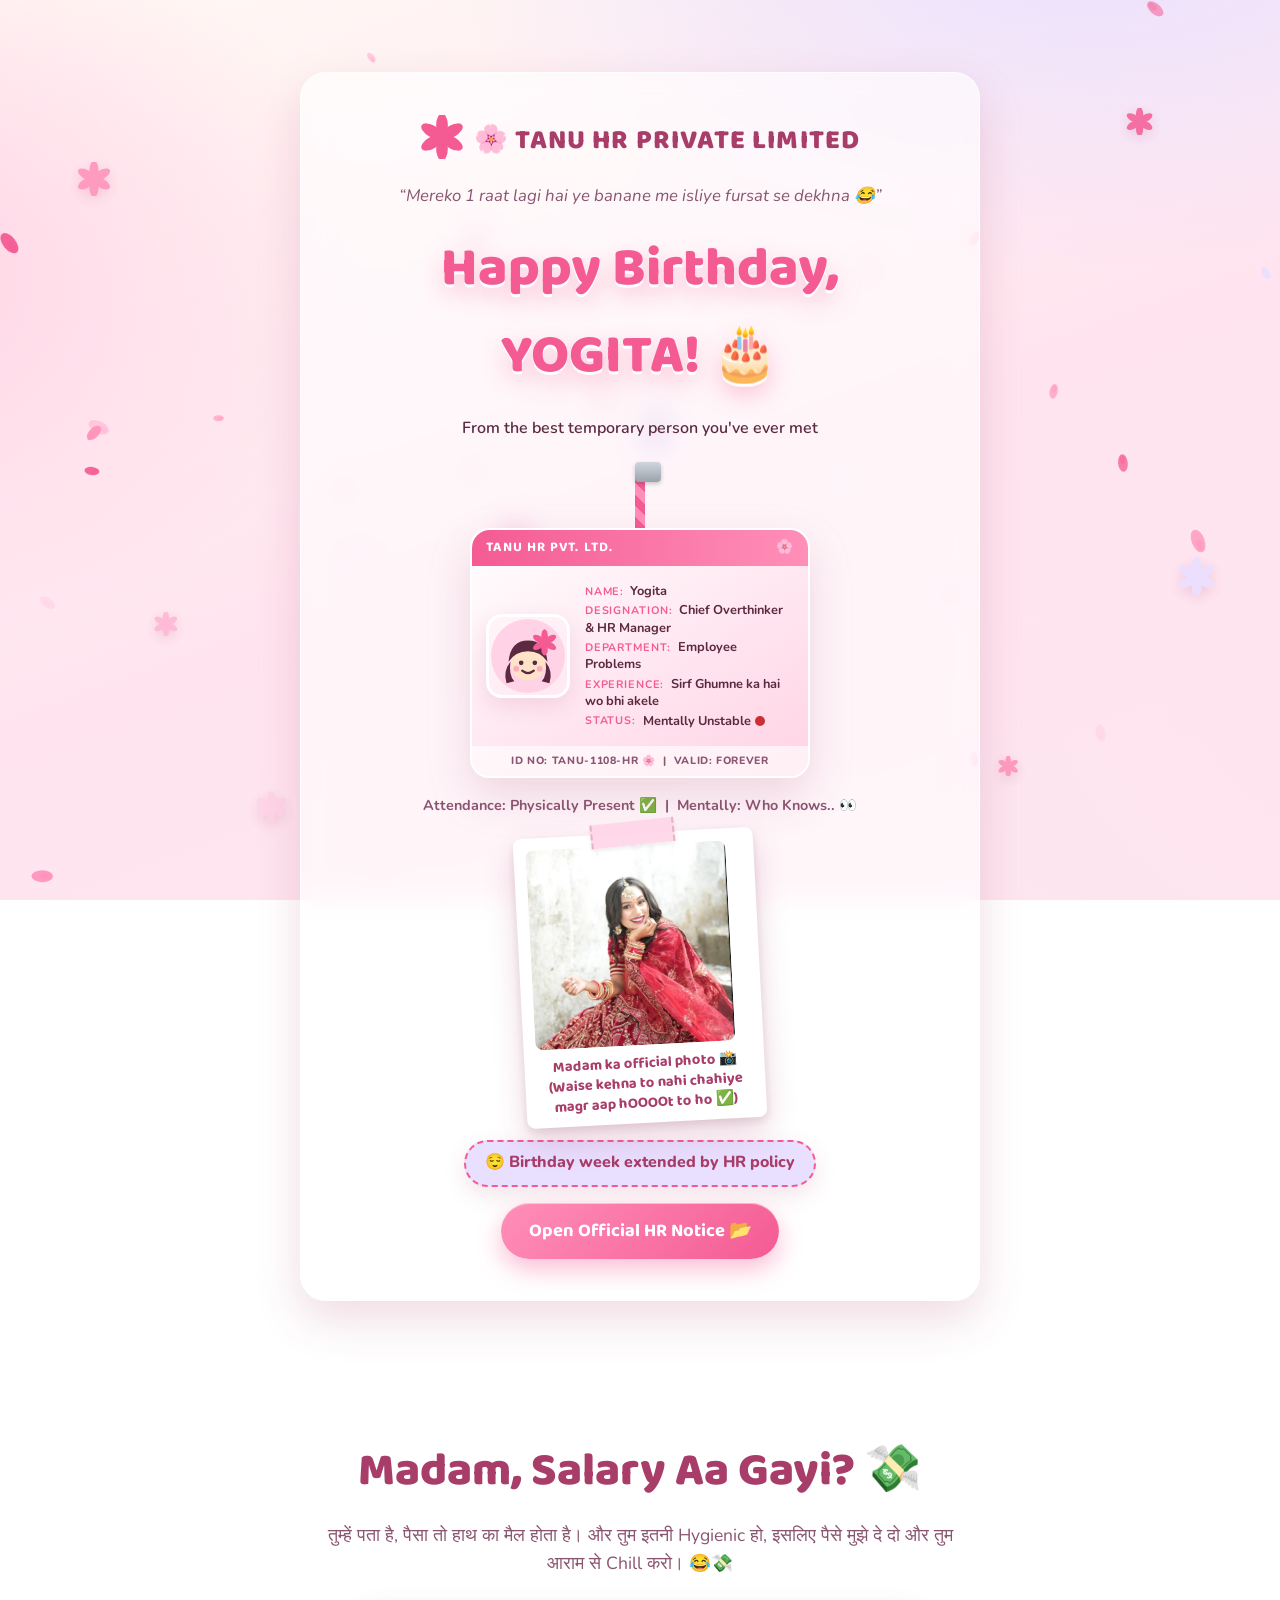
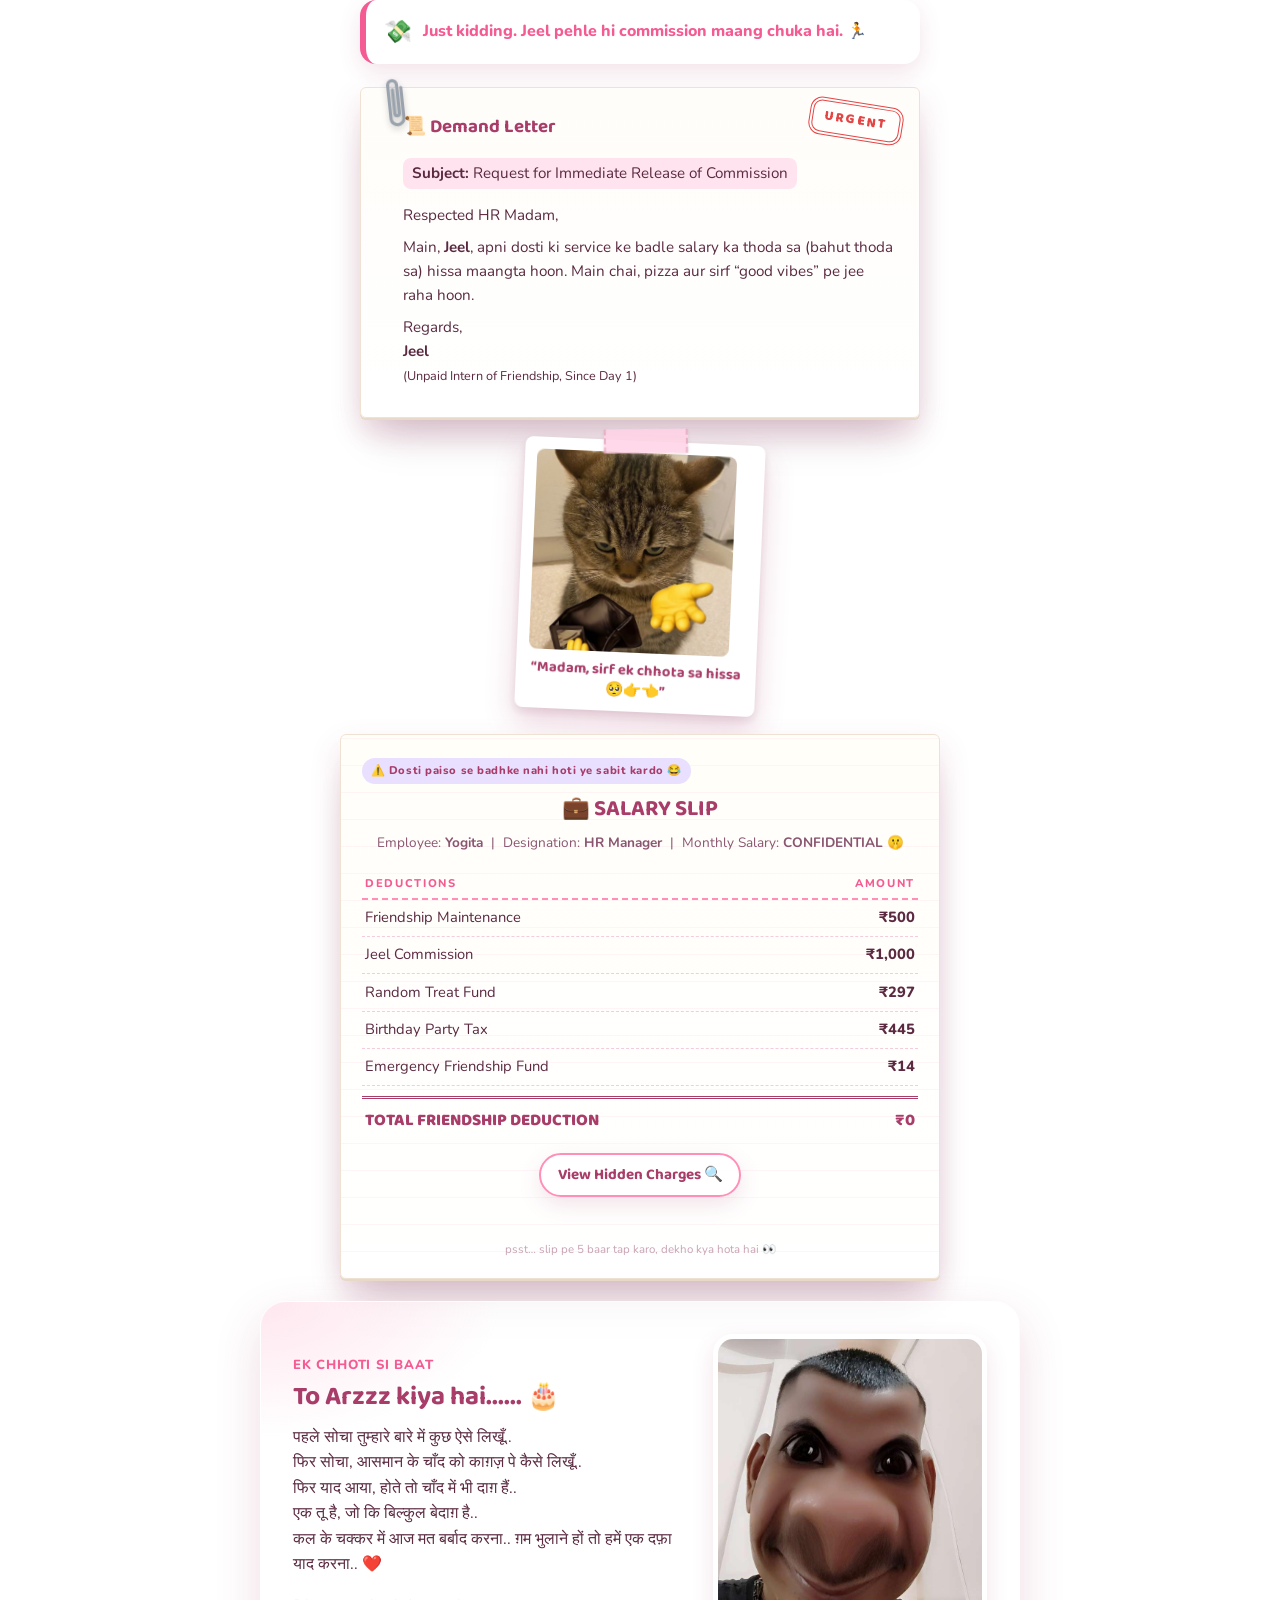
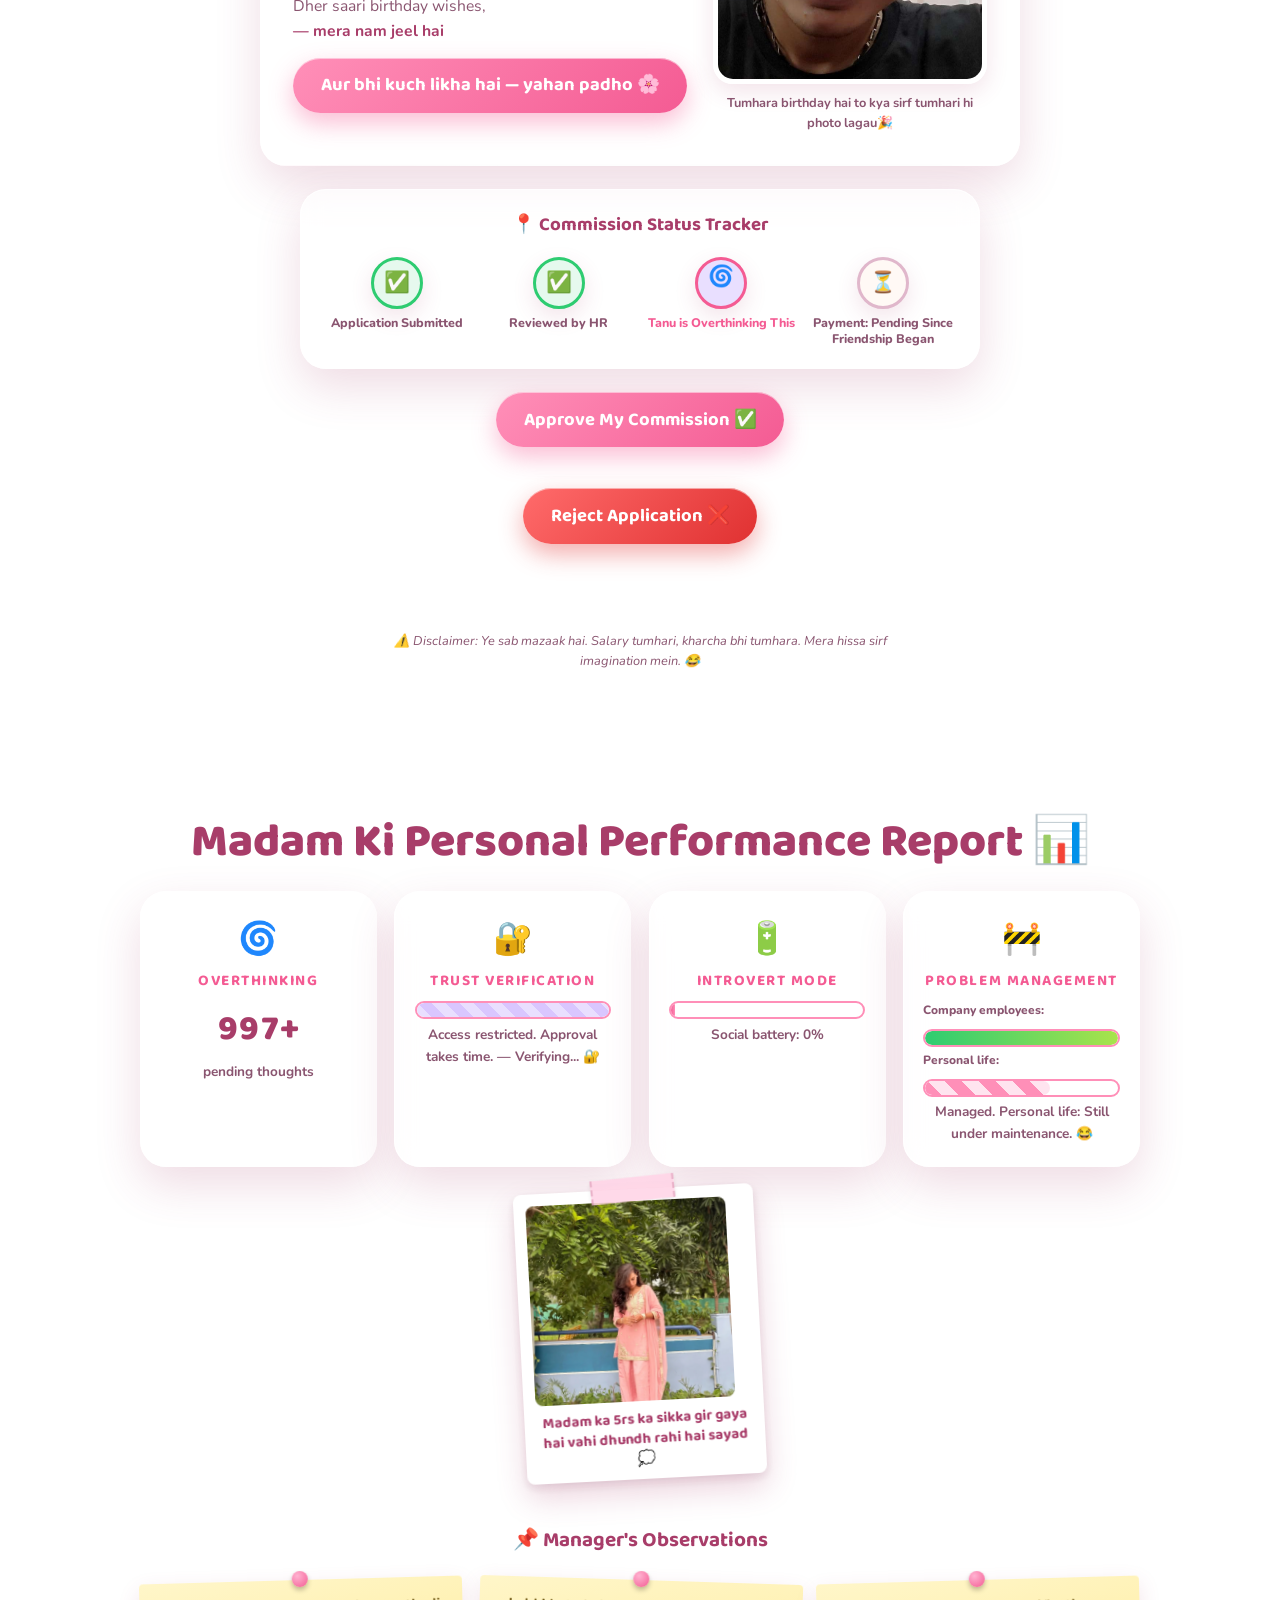
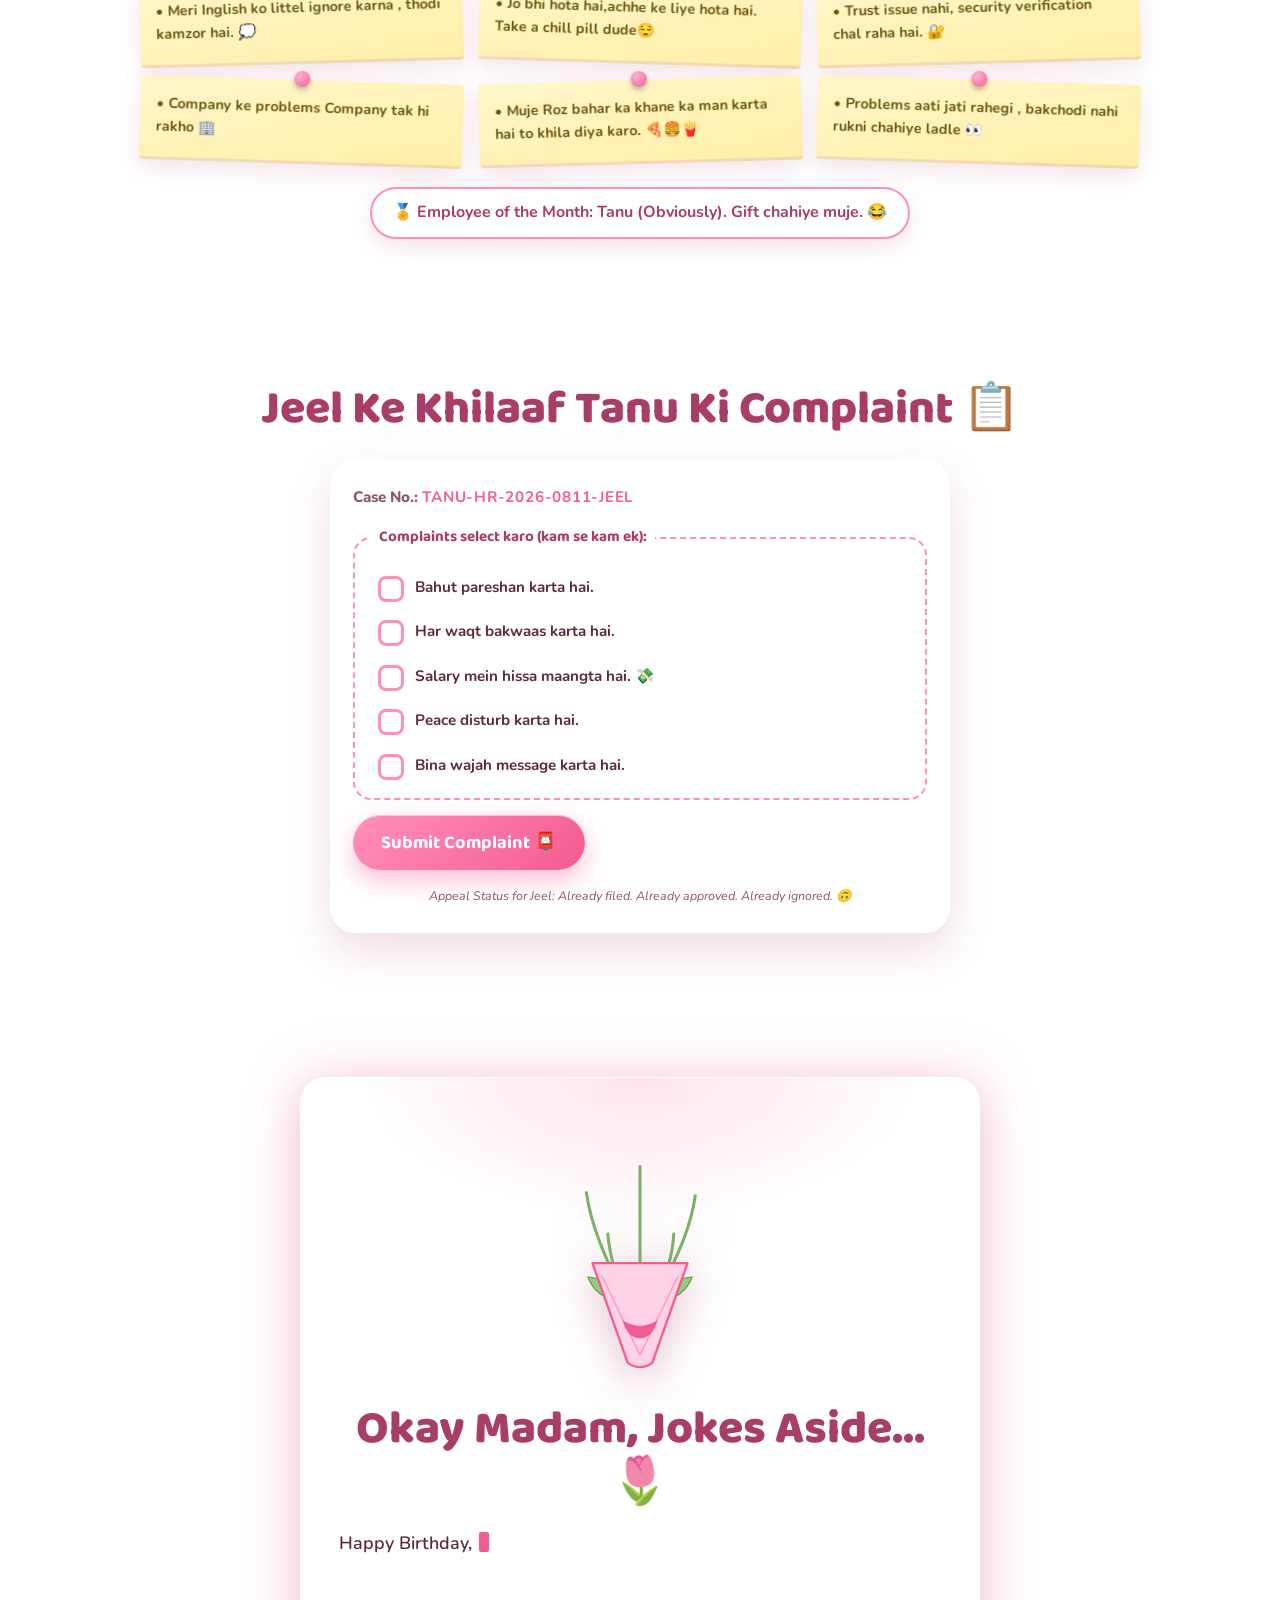
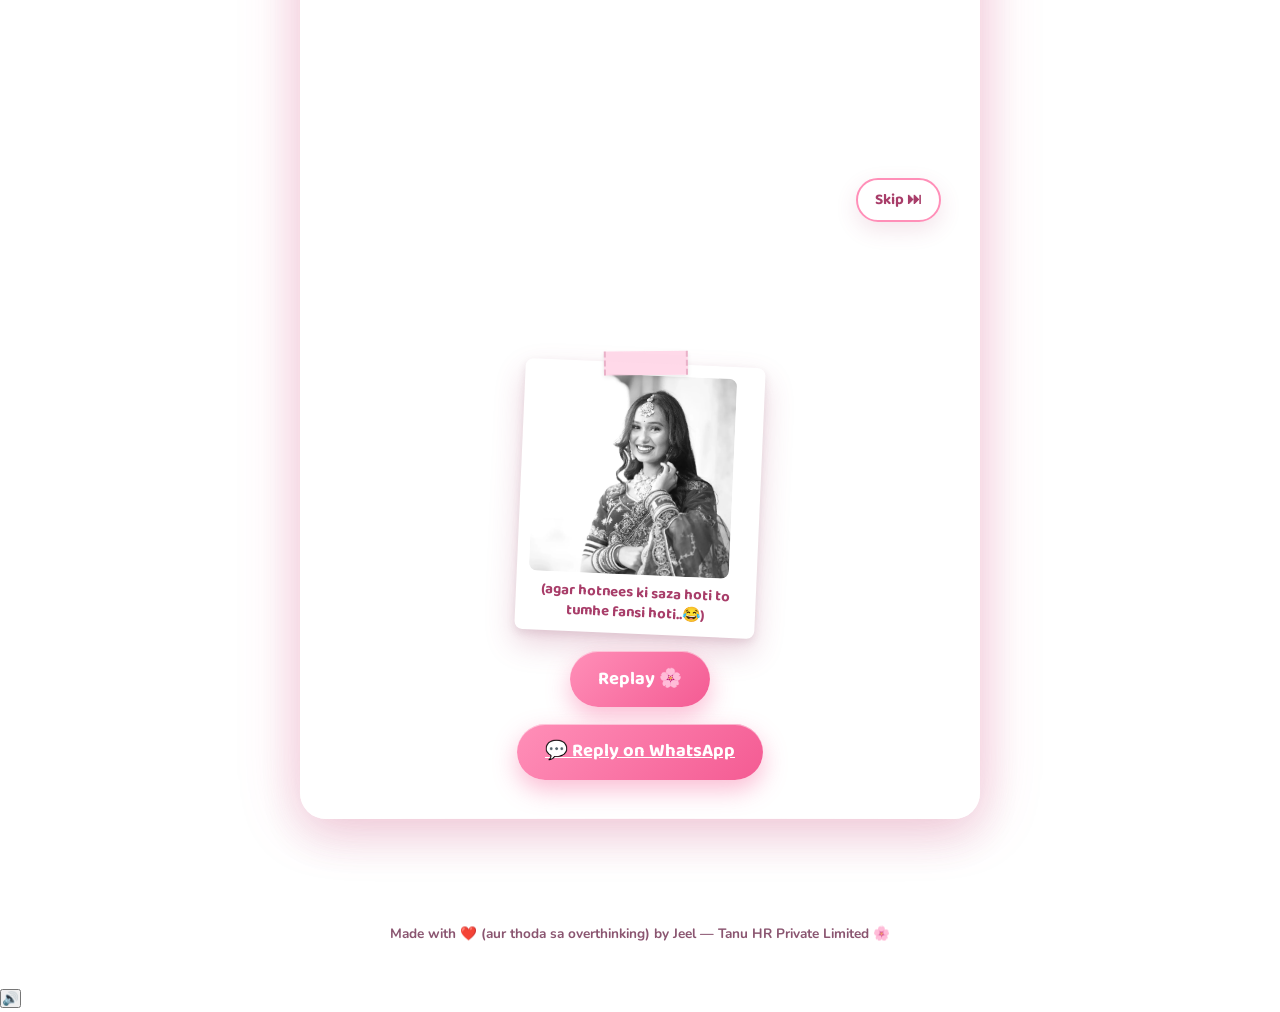
==== commit 4a4ae714: "Add audio element and music toggle button" ====
--- a/index.html
+++ b/index.html
@@ -364,6 +364,10 @@
 <!-- TOAST -->
 <div class="toast" id="toast" role="status" aria-live="polite"></div>
 
+<audio id="bgMusic" preload="auto" loop aria-label="Background music"></audio>
+<button class="music-toggle" id="musicToggle" type="button" aria-label="Play background music">🔇</button>
+
 <script src="script.js"></script>
+<script src="music.js"></script>
 </body>
 </html>
